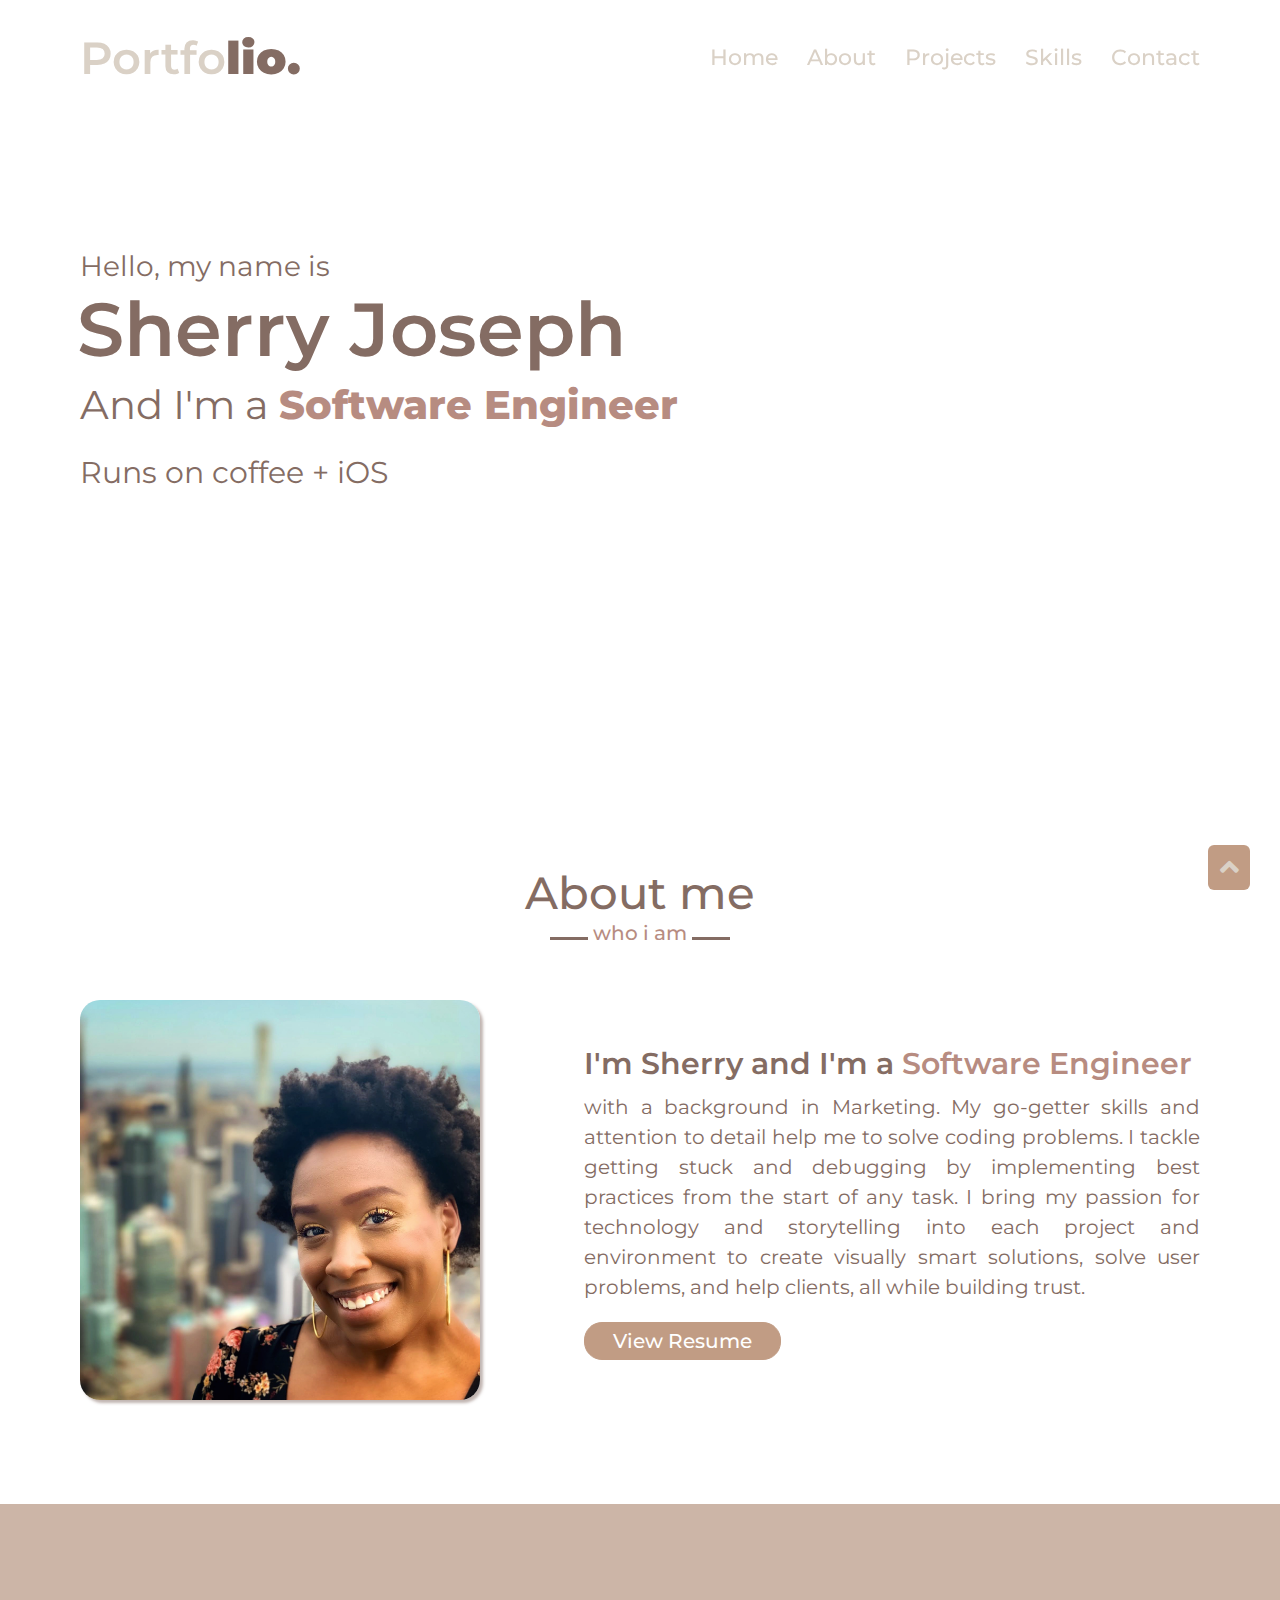
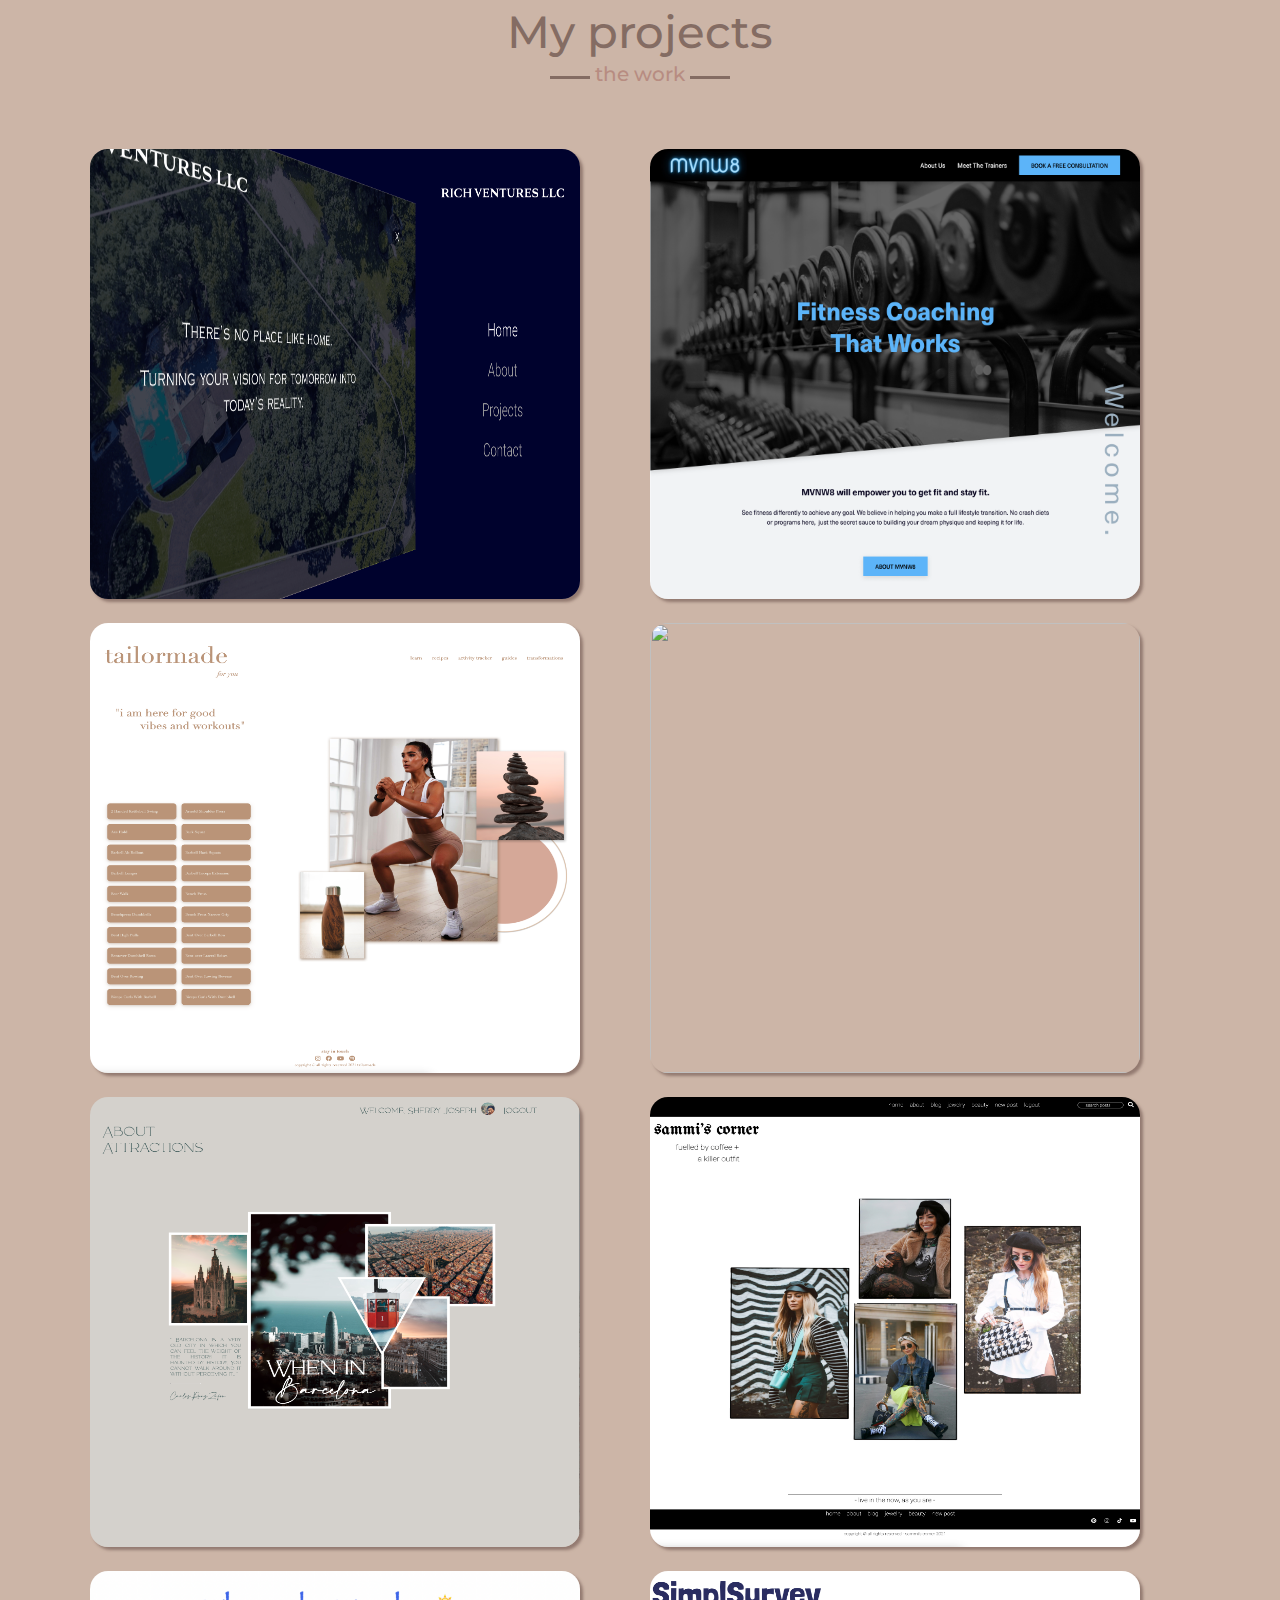
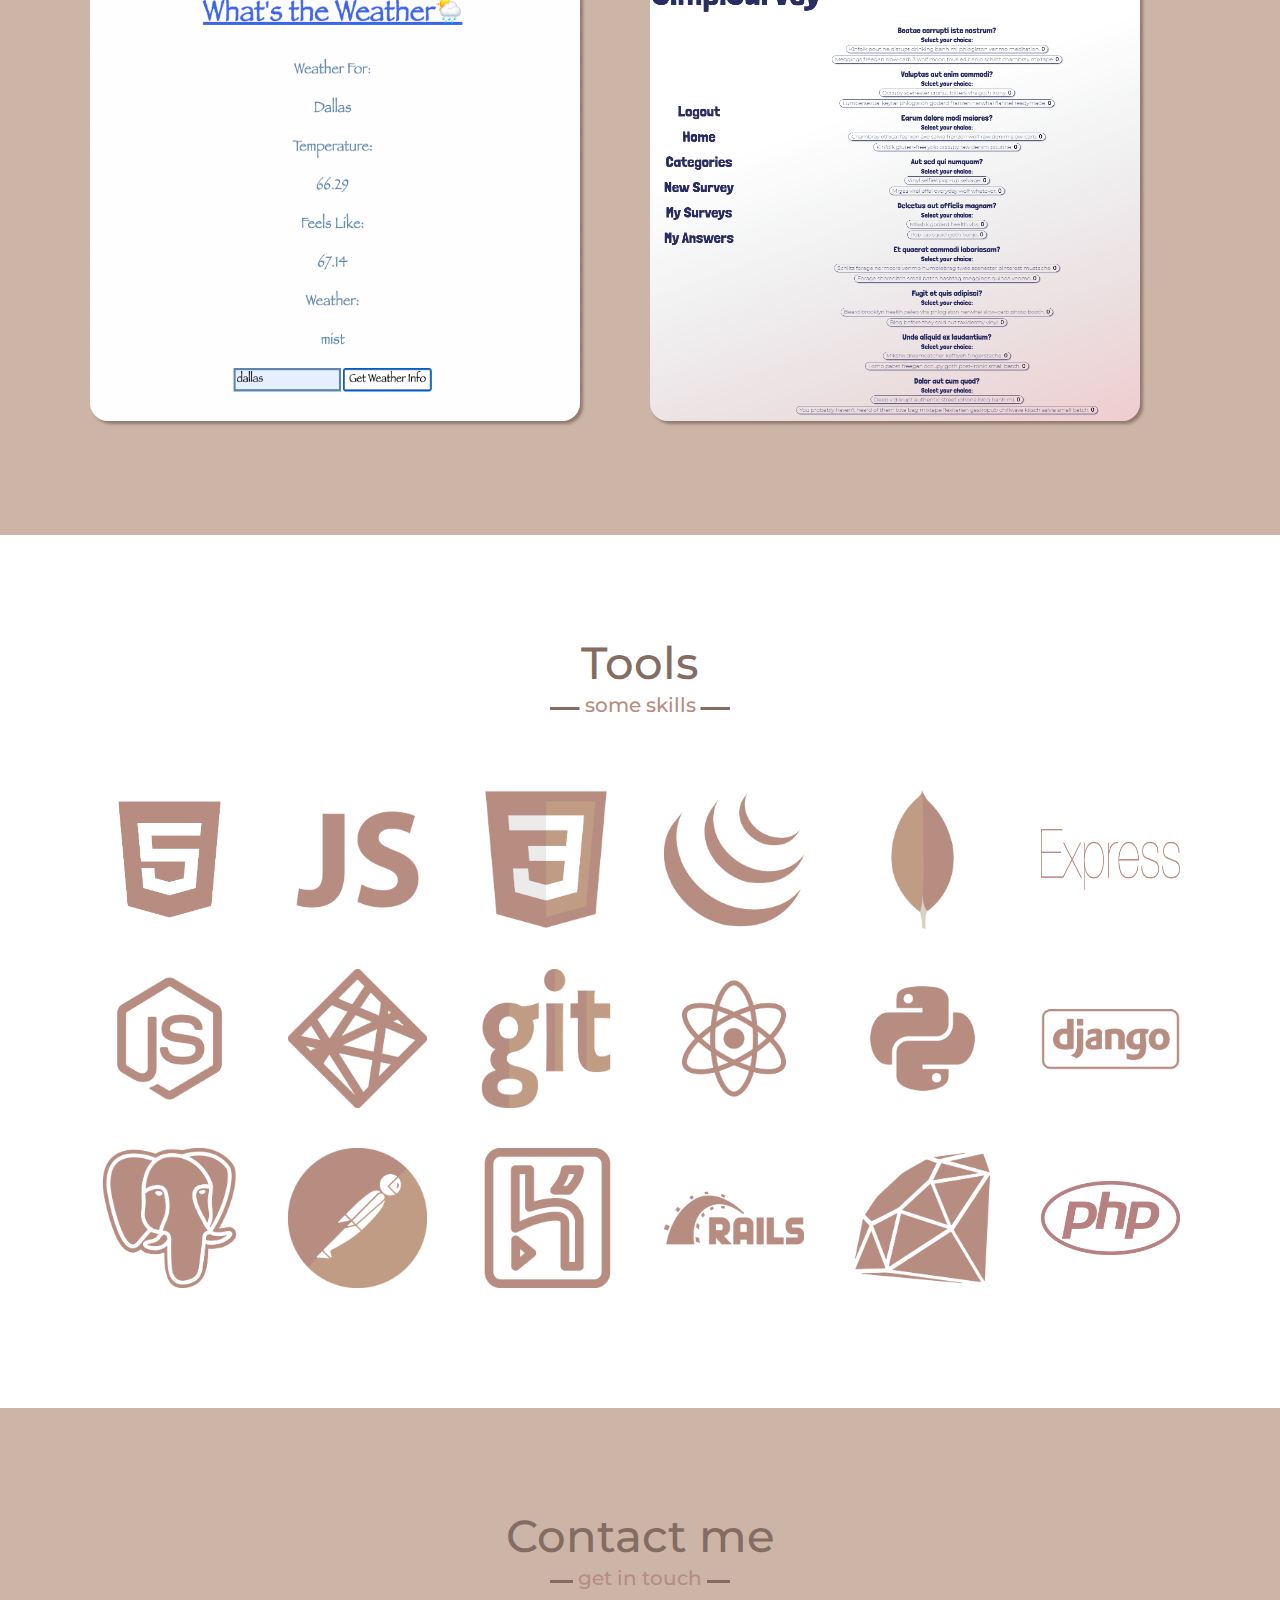
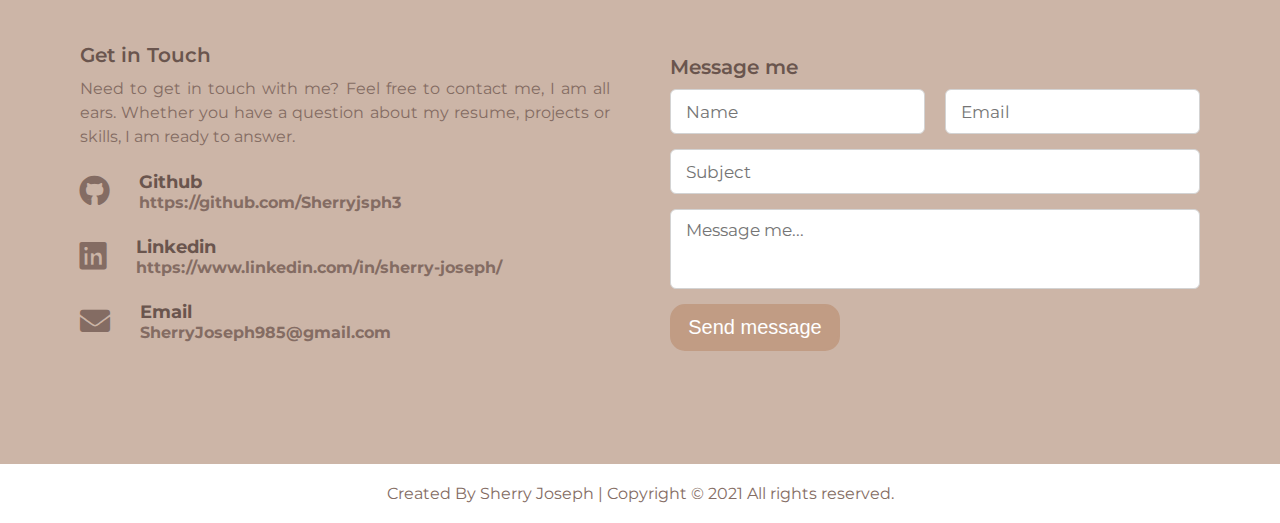
==== index.html @ 0d99a142 "updated when in barcelona link" ====
<!DOCTYPE html>
<html lang="en">
<head>
    <meta charset="UTF-8">
    <meta http-equiv="X-UA-Compatible" content="IE=edge">
    <meta name="viewport" content="width=device-width, initial-scale=1.0">
    <title>Sherry Joseph Portfolio</title>
    <!-- CSS -->
    <link rel="stylesheet" href="./css/style.css"/>
    <!-- font awesome -->
    <link rel="stylesheet" href="https://cdnjs.cloudflare.com/ajax/libs/font-awesome/5.15.3/css/all.min.css"/>
    <!-- jquery -->
    <script src="https://code.jquery.com/jquery-3.6.0.min.js"
    integrity="sha256-/xUj+3OJU5yExlq6GSYGSHk7tPXikynS7ogEvDej/m4=" crossorigin="anonymous"></script>
    

</head>
<body>
    <div class="scroll-up-btn">
        <i class="fas fa-angle-up"></i>
    </div>
    <nav class="navbar">
        <div class="max-width">
            <div class="logo"><a href="#">Portfo<span>lio.</span></a></div>
            <ul class="menu">
                <li><a href="#home" class="menu-btn">Home</a></li>
                <li><a href="#about" class="menu-btn">About</a></li>
                <li><a href="#projects" class="menu-btn">Projects</a></li>
                <li><a href="#skills" class="menu-btn">Skills</a></li>
                <li><a href="#contact" class="menu-btn">Contact</a></li>
            </ul>
            <div class="menu-btn">
                <i class="fas fa-bars"></i>
            </div>
        </div>
    </nav>

    <!-- home section -->
    <section class="home" id="home">
        <div class="max-width">
            <div class="home-content">
                <div class="text-1">Hello, my name is</div>
                <div class="text-2">Sherry Joseph</div>
                <div class="text-3">And I'm a <span>Software Engineer</span></div>
                <div class="text-4">Runs on coffee + iOS</div>

            </div>
        </div>
    </section>

 <!-- about section  -->
 <section class="about" id="about">
    <div class="max-width">
        <h2 class="title">About me</h2>
        <div class="about-content">
            <div class="column left">
                <img src="images/IMG_8717.JPG" alt="">
            </div>
            <div class="column right">
                <div class="text">I'm Sherry and I'm a <span>Software Engineer</span></div>
                <p>with a background in Marketing. My go-getter skills and attention to detail help me to solve coding problems. I tackle getting stuck and debugging by implementing best practices from the start of any task. I bring my passion for technology and storytelling into each project and environment to create visually smart solutions, solve user problems, and help clients, all while building trust.</p>
                <a href="https://drive.google.com/file/d/1bEKn-HV7YznG0Lz09zKzt_LJP9Bd4jjN/view?usp=share_link" target="_blank">View Resume</a>
            </div>
        </div>
    </div>
</section>

<!-- projects section  -->
<section class="projects" id="projects">
    <div class="max-width">
        <h2 class="title">My projects</h2>
        <div class="proj-content">
            <div class="workBx">
                <a href="https://rich-ventures.com/" target="_blank"><img class="imgpr" src="images/rich-ventures.png" alt=""></a>
            </div> 
            <div class="workBx">
                <a href="https://mvnw8.netlify.app/" target="_blank"><img class="imgpr" src="images/mvnw8.png" alt=""></a>
            </div> 
            <div class="workBx">
                    <a href="https://sherryjsph3.github.io/tailormade/" target="_blank"><img class="imgpr" src="images/tailormadeweb.png" alt=""></a>
            </div>
            <div class="workBx">
                <a href="https://own-your-meals.herokuapp.com/" target="_blank"><img class="imgpr" src="images/own-your-meals-home.png" alt=""></a>
               
            </div>
            <div class="workBx">
                <a href="https://when-in-barcelona-frontend.herokuapp.com/" target="_blank"><img class="imgpr" src="images/home.png" alt=""></a>
              
            </div>
            <div class="workBx">
                
                <a href="https://fierce-inlet-90378.herokuapp.com/" target="_blank"><img class="imgpr" src="images/home 2.png" alt=""></a>
            </div>
            <div class="workBx">
                <a href="https://sherryjsph3.github.io/whats-the-weather/" target="_blank"><img class="imgpr" src="images/workingapptwp.png" alt=""></a>
            </div> 
            <div class="workBx">
                <a href="https://simplsurvey-frontend.herokuapp.com/" target="_blank"><img class="imgpr" src="images/SimplSurveyHomeTWO.png" alt=""></a>
            </div>
            
           
          
         
           
        </div>      
    </div>
</section>

 <!-- skills section  -->
 <section class="skills" id="skills">
    <div class="max-width">
        <h2 class="title">Tools</h2>
        <div class="skills-content">
            <img src="images/html5 1.png" alt="" class="tools">
            <img src="images/javascript (1) 1.png" alt="" class="tools">
            <img src="images/css3 1.png" alt="" class="tools">
            <img src="images/jquery 1.png" alt="" class="tools">
            <img src="images/mongodb 2.png" alt="" class="tools">
            <img src="images/express 1.png" alt="" class="tools">
            <img src="images/nodejs 1.png" alt="" class="tools">
            <img src="images/netlify (2) 2.png" alt="" class="tools">
            <img src="images/git 1.png" alt="" class="tools">
            <img src="images/react 2.png" alt="" class="tools">
            <img src="images/python (1) 1.png" alt="" class="tools">
            <img src="images/django 1.png" alt="" class="tools">
            <img src="images/postgresql 1.png" alt="" class="tools">
            <img src="images/postman (1) 1 (1).png" alt="" class="tools">
            <img src="images/heroku 1.png" alt="" class="tools">
            <img src="images/rails 1.png" alt="" class="tools">
            <img src="images/ruby (1) 1.png" alt="" class="tools">
            <!-- <img src="images/firebase 1.png" alt="" class="tools"> -->
            <img src="images/Vector.png" alt="" class="tools">

        </div>
    </div>
</section>

<!-- contact section -->
<section class="contact" id="contact">
    <div class="max-width">
        <h2 class="title">Contact me</h2>
        <div class="contact-content">
            <div class="column left">
                <div class="text">Get in Touch</div>
                    <p>Need to get in touch with me? Feel free to contact me, I am all ears. Whether you have a question about my resume, projects or skills, I am ready to answer.</p>
                    <div class="icons">
                        <div class="row">
                            <i class="fab fa-github"></i>
                            <div class="info">
                                <div class="head">Github</div>
                                <div class="sub-title"><a href="https://github.com/Sherryjsph3" target="_blank">https://github.com/Sherryjsph3</a></div>
                            </div>
                        </div>
                        <div class="row">
                            <i class="fab fa-linkedin"></i>
                            <div class="info">
                                <div class="head">Linkedin</div>
                                <div class="sub-title"><a href="https://www.linkedin.com/in/sherry-joseph/" target="_blank">https://www.linkedin.com/in/sherry-joseph/</a></div>
                            </div>
                        </div>
                        <div class="row">
                            <i class="fas fa-envelope"></i>
                            <div class="info">
                                <div class="head">Email</div>
                                <div class="sub-title">SherryJoseph985@gmail.com</div>
                            </div>
                        </div>
                    </div>
                </div>
                <div class="column right">
                    <div class="text">Message me</div>
                    <form action="" method="POST" netlify-honeypot="bot-field" data-netlify-recaptcha="true" data-netlify="true">
                        <div class="fields">
                            <div class="field name">
                                <input type="text" name="name" placeholder="Name" required>
                            </div>
                            <div class="field email">
                                <input type="email" name="email-address" placeholder="Email" required>
                            </div>
                        </div> 
                        <div class="field">
                            <input type="text" name="subject" placeholder="Subject" required>
                        </div>
                        <div class="field textarea">
                            <textarea cols="30" rows="10" name="message" placeholder="Message me..." required></textarea>
                        </div>
                        <div class="recaptcha" data-netlify-recaptcha="true"></div>
                        <div class="button">
                            <button type="submit" name="submit">Send message</button>
                            
                        </div>
                    </form>
                </div>
            </div>
        </div>
</section>

<!-- footer section -->
<footer>
    <span>Created By Sherry Joseph | Copyright &copy; 2021 All rights reserved.</span>
</footer>
    <script defer src="./js/script.js"></script>
</body>
</html>
---- css/style.css ----
@import url('https://fonts.googleapis.com/css2?family=Antic+Didone&family=Montserrat:wght@100;400&display=swap');

* {
    margin: 0;
    padding: 0;
    box-sizing: border-box;
    text-decoration: none;  
}

html {
    scroll-behavior: smooth;
}

.max-width {
    max-width: 1300px; 
    padding: 0 80px;
    margin: auto;
}
/* ========== nav styling ========== */
.navbar {
    position: fixed;
    width: 100%;
    z-index: 999;
    padding: 30px 0;
    font-family: 'Montserrat';
    transition: all 0.3s ease;
}

.navbar.sticky {
    padding: 15px 0;
    background: rgb(193, 156, 132);
    box-shadow: 3px 3px 3px rgb(132, 108, 99, 0.5);
}

.navbar .max-width {
    display: flex;
    align-items: center;
    justify-content: space-between;
} 

.navbar .logo a {
    color: rgb(218, 209, 198);
    font-size: 45px;
    font-weight: 600;
}

.navbar .logo a span {
    color: rgb(132, 108, 99);
    font-weight: bolder;
    transition: all 0.3s ease;
}

.navbar.sticky .logo a span {
    color: rgb(132, 108, 99);
    
}

.navbar .menu li {
    list-style: none;
    display: inline-block;
}

.navbar .menu li a {
    display: block;
    color: rgb(218, 209, 198);
    font-size: 22px;
    font-weight: 500;
    margin-left: 25px; 
    transition: color 0.3s ease;   
}

.navbar .menu li a:hover {
    color: rgb(132, 108, 99);
    border: 1px solid rgb(132, 108, 99);
    border-radius: 18px;
    padding: 8px;
}

.navbar.sticky .menu li a:hover {
    color: rgb(132, 108, 99);
}

/* ========== menu btn styling ========== */
.menu-btn {
    color:rgb(132, 108, 99);
    font-size: 23px ;
    cursor: pointer;
    display: none;
}

.scroll-up-btn {
    position: fixed;
    height: 45px;
    width: 42px;    
    background: rgb(193, 156, 132);
    right: 30px;
    bottom: 10px;
    text-align: center;
    line-height: 45px;
    color: rgb(218, 209, 198);;
    z-index: 9999;
    font-size: 30px;
    border-radius: 6px;
    cursor: pointer;
    /* opacity: 0;
    pointer-events: none; */
    transition: all 0.3s ease;
}

.scroll-up-btn.show {
    bottom: 30px;
    opacity: 1;
    pointer-events: auto;
}
/* ========== home styling ========== */
.home {
    display: flex;
    background: url('https://i.imgur.com/xvEkzCt.jpg') no-repeat center;
    height: 85vh;
    color:rgb(132, 108, 99);
    min-height: 500px;
    font-family: 'Montserrat';
}

.home .max-width {
    margin: auto 0 auto 40px;
}

.home .home-content .text-1 {
    font-size: 28px;
}

.home .home-content .text-2 {
    font-size: 75px;
    font-weight: 600;
    margin-left: -3px;
}

.home .home-content .text-3 {
    font-size: 40px;
    margin: 5px 0;
}

.home .home-content .text-3 span {
    color: rgb(183, 140, 129);
    font-weight: 800;
}

.home .home-content .text-4 {
    font-size: 30px;
    margin: 25px 0;
}
/* ========== all similar content styling ========== */

section {
    padding: 100px 0;
}

.about .projects .skills .contact {
    font-family: 'Montserrat';
}

.about .about-content, 
.contact .contact-content {
    display: flex;
    flex-wrap: wrap;
    align-items: center;
    justify-content: space-between;
}

section .title {
    position: relative;
    text-align: center;
    font-size: 45px;
    font-weight: 500;
    color: rgb(132, 108, 99);
    margin-bottom: 60px;
    padding-bottom: 20px;
}

section .title::before {
    content: "";
    position: absolute;
    bottom: 0px;
    left: 50%;
    width: 180px;
    height: 3px;
    background: rgb(132, 108, 99);
    transform: translateX(-50%);
}

section .title::after {
    /* content: "who i am"; */
    position: absolute;
    bottom: -12px;
    left: 50%;
    font-size: 20px;
    color: rgb(183, 140, 129);
    padding:5px;
    background: #fff;
    transform: translateX(-50%);
}

/* ========== about styling ========== */

.about {
    font-family: 'Montserrat';
   
}
.about .title {
    font-family: 'Montserrat';
    text-align: center;
    font-size: 45px;
    font-weight: 500;
    color: rgb(132, 108, 99);
    margin-bottom: 60px;
    padding-bottom: 20px;
    position: relative;
}

.about .title::before {
    content: "";
    position: absolute;
    bottom: 0px;
    left: 50%;
    width: 180px;
    height: 3px;
    background: rgb(132, 108, 99);
    transform: translateX(-50%);
}

.about .title::after {
    content: "who i am";
    position: absolute;
    bottom: -10px;
    left: 50%;
    font-size: 20px;
    color: rgb(183, 140, 129);
    padding:5px;
    background: #fff;
    transform: translateX(-50%);
}

.about .about-content {
    display: flex;
    flex-wrap: wrap;
    align-items: center;
    justify-content: space-between;
}

.about .about-content .left {
    width: 45%;
}

.about .about-content .left img {
    height: 400px;
    width: 400px;
    object-fit: cover;
    border-radius: 20px;
    box-shadow: 3px 3px 3px rgb(132, 108, 99, 0.5);
}

.about .about-content .right {
    width: 55%;
    color: rgb(132, 108, 99);
}

.about .about-content .right .text{
    font-size: 30px;
    font-weight: 600;
    margin-bottom: 10px;
    color: rgb(132, 108, 99);
}

.about .about-content .right .text span {
    color: rgb(183, 140, 129);
}

.about .about-content .right p {
    text-align: justify;
    line-height: 1.5;
    font-size: 20px;
}

.about .about-content .right a {
   display: inline-block;
   background: rgb(193, 156, 132);
   color: white;
   font-size: 20px;
   font-weight: 500;
   padding: 6px 28px;
   margin-top: 20px;
   border-radius: 18px;
   border: 1px solid rgb(193, 156, 132);
   transition: all 0.3s ease;
}

.about .about-content .right a:hover {
    color: rgb(193, 156, 132);
    background: none;
}

/* ========== projects styling ========== */

.projects .title::after {
    content: "the work";
    background-color: rgb(204, 181, 167);
}

.projects {
    background: rgb(204, 181, 167);
    font-family: 'Montserrat';
}

.imgpr {
    width: 490px;
    height: 450px;
    box-shadow: 3px 3px 3px rgb(132, 108, 99, 0.8);
    border-radius: 18px;
}

.projects .proj-content {
    display: flex;
    flex-wrap: wrap;
    align-items: center;
    justify-content: space-between;
}

.projects .proj-content .workBx {
    width: 50%;
    padding: 10px;
}
.projects .proj-content .workBx .imgpr:hover {
    transform: scale(1.06);
}

/* ========== tools styling ========== */
.skills {
    font-family: 'Montserrat';
}

.skills .title::after {
    content: "some skills";
    
}

.skills .skills-content {
    display: flex;
    flex-wrap: wrap;
    align-items: center;
    justify-content: space-between;
}

.skills .skills-content  {
    width: 100%;
   
}

.skills .skills-content .tools {
    width: 16%;
    padding: 20px;
}

/* ========== contact styling ========== */
.contact {
    font-family: 'Montserrat';
    background: rgb(204, 181, 167);
}

.contact .title::after {
    content: "get in touch"; 
    background: rgb(204, 181, 167);
}

.contact .contact-content .column {
    width: calc(50% - 30px);
}

.contact .contact-content .text {
    font-size: 20px;
    font-weight: 600;
    margin-bottom: 10px;
    color: rgb(106, 85, 78);
}

.contact .contact-content .left p {
    text-align: justify;
    color: rgb(132, 108, 99);
    line-height: 1.5;
}

.contact .contact-content .left .icons {
    margin: 10px 0;
    color: rgb(132, 108, 99);
    font-weight: bolder;
}

.contact .contact-content .row {
    display: flex;
    height: 65px;
    align-items: center;
}

.contact .contact-content .row .info {
    margin-left: 30px;
}

.contact .contact-content .row i {
    font-size: 30px;
    color: rgb(132, 108, 99);
    font-weight: 800;
}

.contact .contact-content .info .head {
    font-size: 18px;
    color: rgb(106, 85, 78)
}

.contact .contact-content .info .sub-title a {
    color: rgb(132, 108, 99);
}

.contact .right form .fields {
    display: flex;
}

.contact .right form .field,
.contact .right form .fields .field {
    height: 45px;
    width: 100%;
    margin-bottom: 15px;
}

.contact .right form .textarea {
    height: 80px;
    width: 100%;
}

.contact .right form .name {
    margin-right: 10px;
}

.contact .right form .email {
    margin-left: 10px;
}

.contact .right form .field input,
.contact .right form .textarea textarea {
    height: 100%;
    width:100%;
    border: 1px solid lightgrey;
    border-radius: 6px;
    outline: none;
    padding: 0 15px;
    font-size: 17px;    
    font-family: 'Montserrat';
}

.contact .right form .textarea textarea {
    padding-top: 10px;
    resize: none;
}

.contact .right form .button {
    height: 47px;
    width: 170px;
}

.contact .right form .button button {
    width: 100%;
    height: 100%;
    border: 2px solid rgb(193, 156, 132);;
    background: rgb(193, 156, 132);;
    color: white;
    font-size: 20px;
    font-weight: 500;
    border-radius: 15px;
    cursor: pointer;
    transition: all 0.3s ease;
}

.contact .right form .button button:hover {
    color: rgb(193, 156, 132);
    background: none;
}

.contact .right form .recaptcha {
    border-radius: 15px;
}
/* ========== footer styling ========== */
footer {
    font-family: 'Montserrat';
    padding: 20px 23px;
    color: rgb(132, 108, 99);
    text-align: center;
}

/* ========== responsive media query start ========== */

@media (max-width: 1330px) {
    .home .max-width {
        margin-left: 0px;
    }
}

@media (max-width: 1165px){
    .projects .proj-content .workBx {
        width: 150%;
        padding: 8px;
    }
    .imgpr {
        width: 610px;
        height: 570px;
    }
}

@media (max-width: 1104px) {
    .about .about-content .left img {
        height: 350px;
        width: 350px;
    }
}
@media (max-width: 991px) {
    .max-width {
        padding: 0 50px;
    }
  
}
@media (max-width: 947px) {
   
    .menu-btn {
        display: block;
        z-index: 999;
    }
    .menu-btn i.active:before {
        content: "\f00d";
    }
    .navbar .menu {
        position:fixed;
        height: 100vh;
        width: 100%;
        left: -100%;
        top: 0; 
        background-color: rgb(193, 156, 132);
        text-align: center;
        padding-top: 80px;
    }
    .navbar .menu.active {
        left: 0;
    }
    .navbar .menu li {
        display: block;
    }
    .navbar .menu li a{
        display: inline-block;
        margin: 20px 0;
        font-size: 25px;
    }
    .home .home-content .text-2 {
        font-size: 70px;
    }
    .home .home-content .text-3 {
        font-size: 35px;
    }
    .max-width {
        max-width: 800px; 
    }
    .about .about-content .column {
        width: 100%;
    }
    .about .about-content .left {
        display: flex;
        justify-content: center;
        margin: 0 auto 60px;
    }
    .about .about-content .right {
        flex: 100%;
    }
    .contact .contact-content .column {
        width: 100%;
        margin-bottom: 35px;
    }
    
}
@media (max-width: 690px) {
    .max-width {
        padding: 0 23px;
    }
    .home .home-content .text-2 {
        font-size: 60px;
    }
    .home .home-content .text-3 {
        font-size: 32px;
    }
    .projects .proj-content .workBx {
        width: 150%;
        padding: 8px;
    }
    .imgpr {
        width: 610px;
        height: 570px;
    }
    
}
@media (max-width: 500px) {
    .max-width {
        padding: 0 23px;
    }
    .home .home-content .text-2 {
        font-size: 50px;
    }
    .home .home-content .text-3 {
        font-size: 27px;
    }
    .projects .proj-content .workBx {
        width: 100%;
        padding: 8px;
    }
    .imgpr {
        width: 440px;
        height: 420px;
    }
   
}
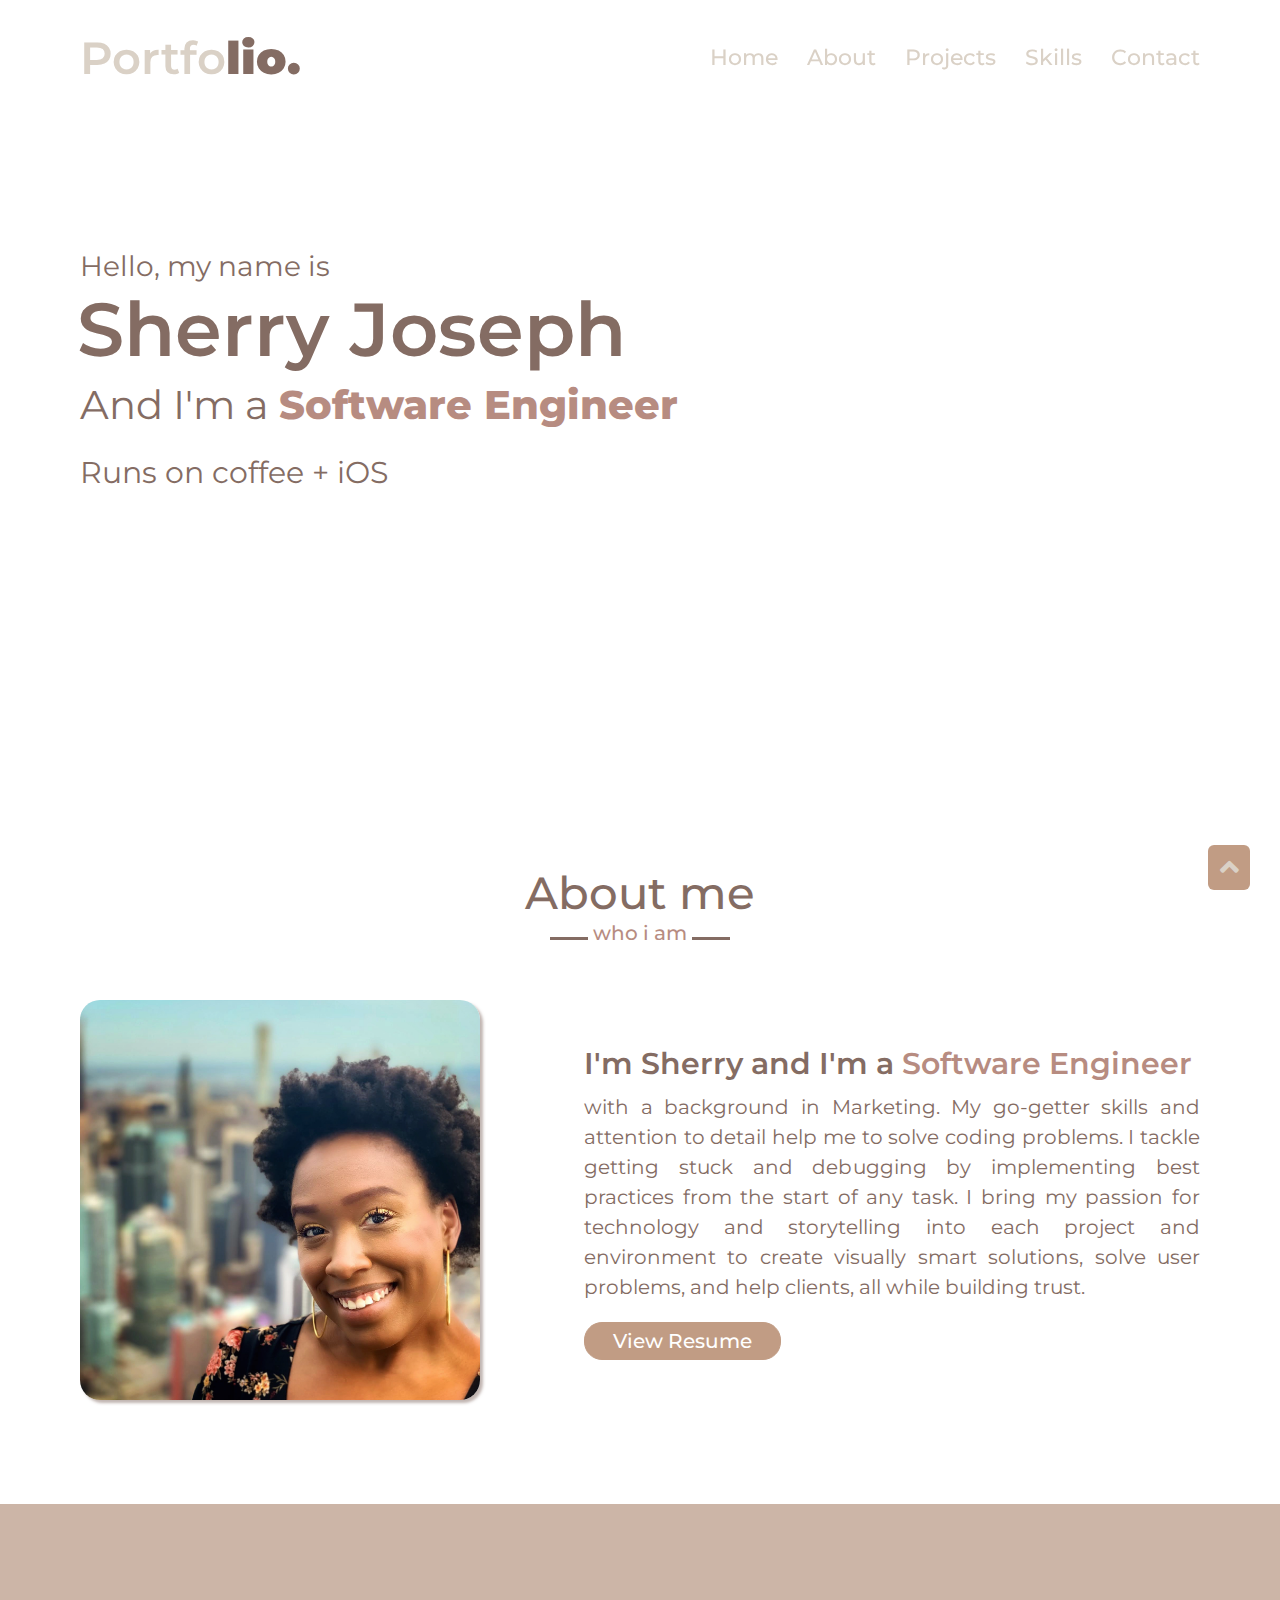
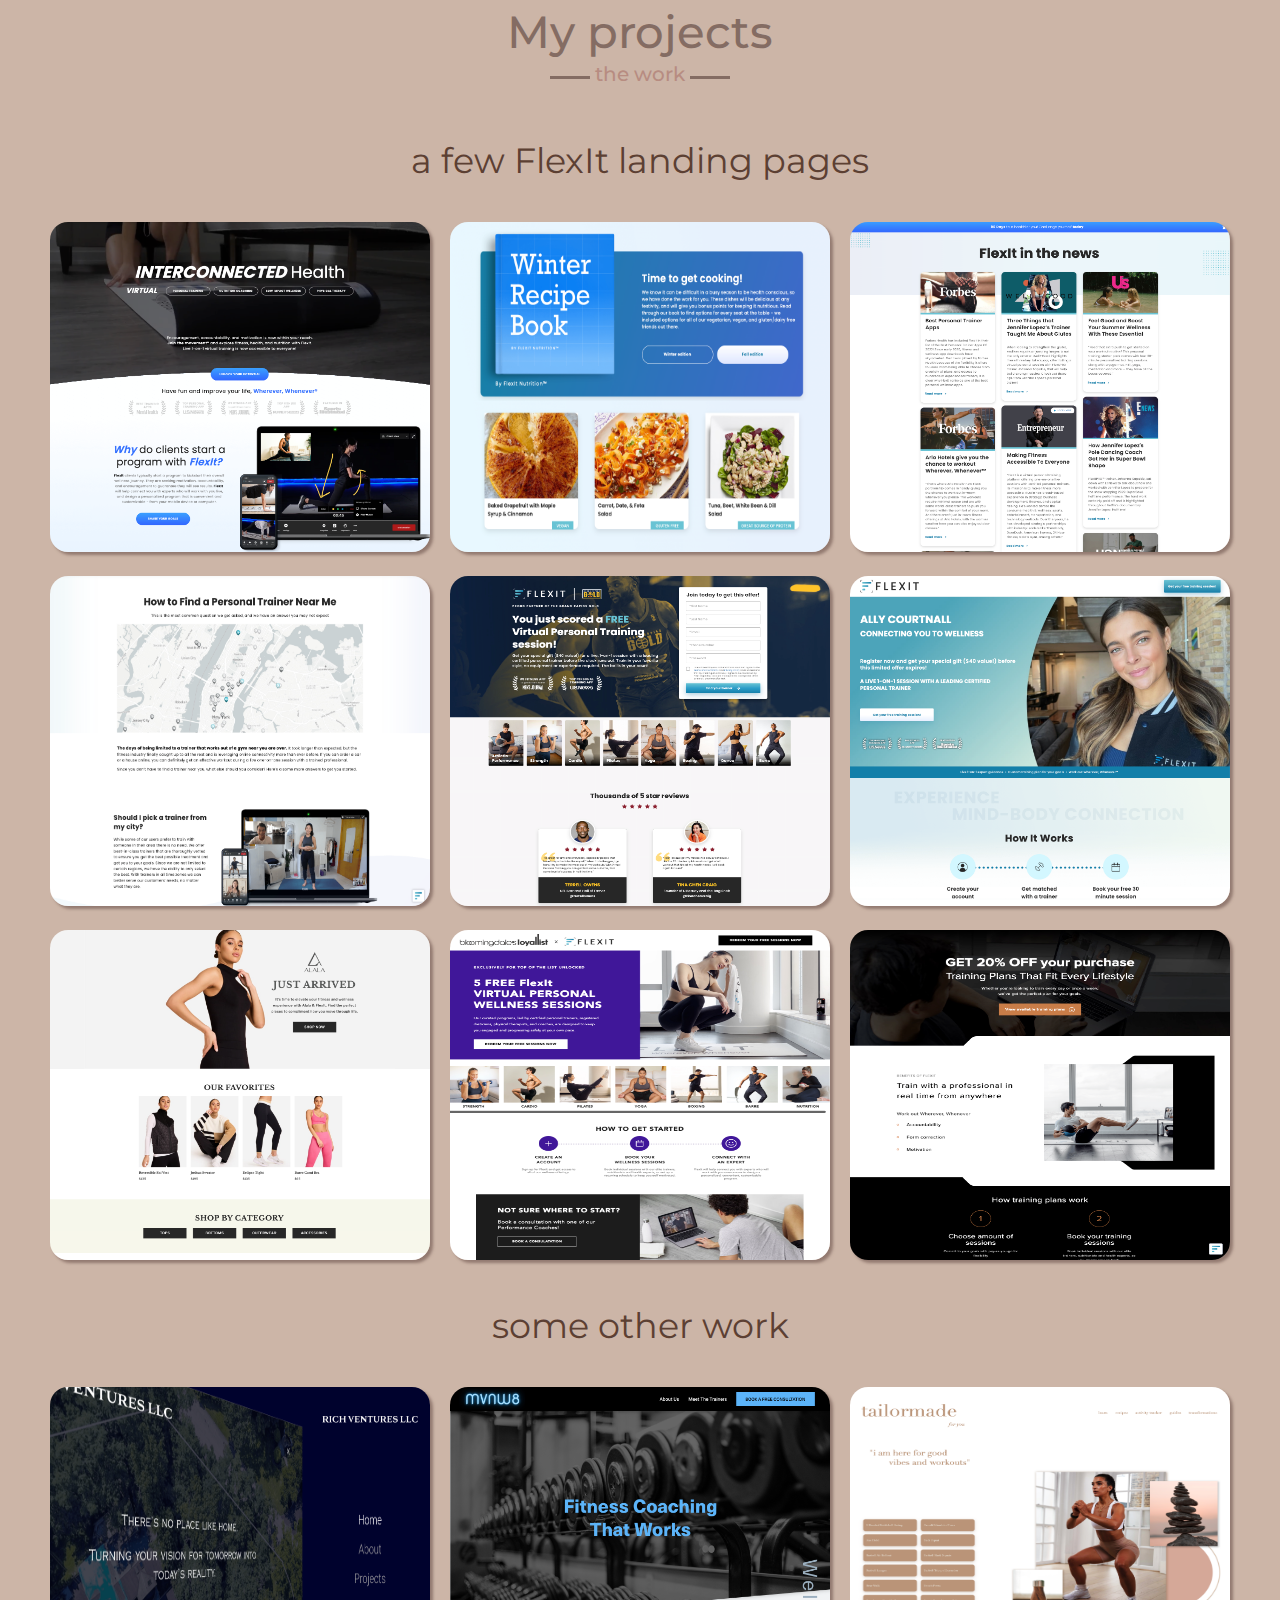
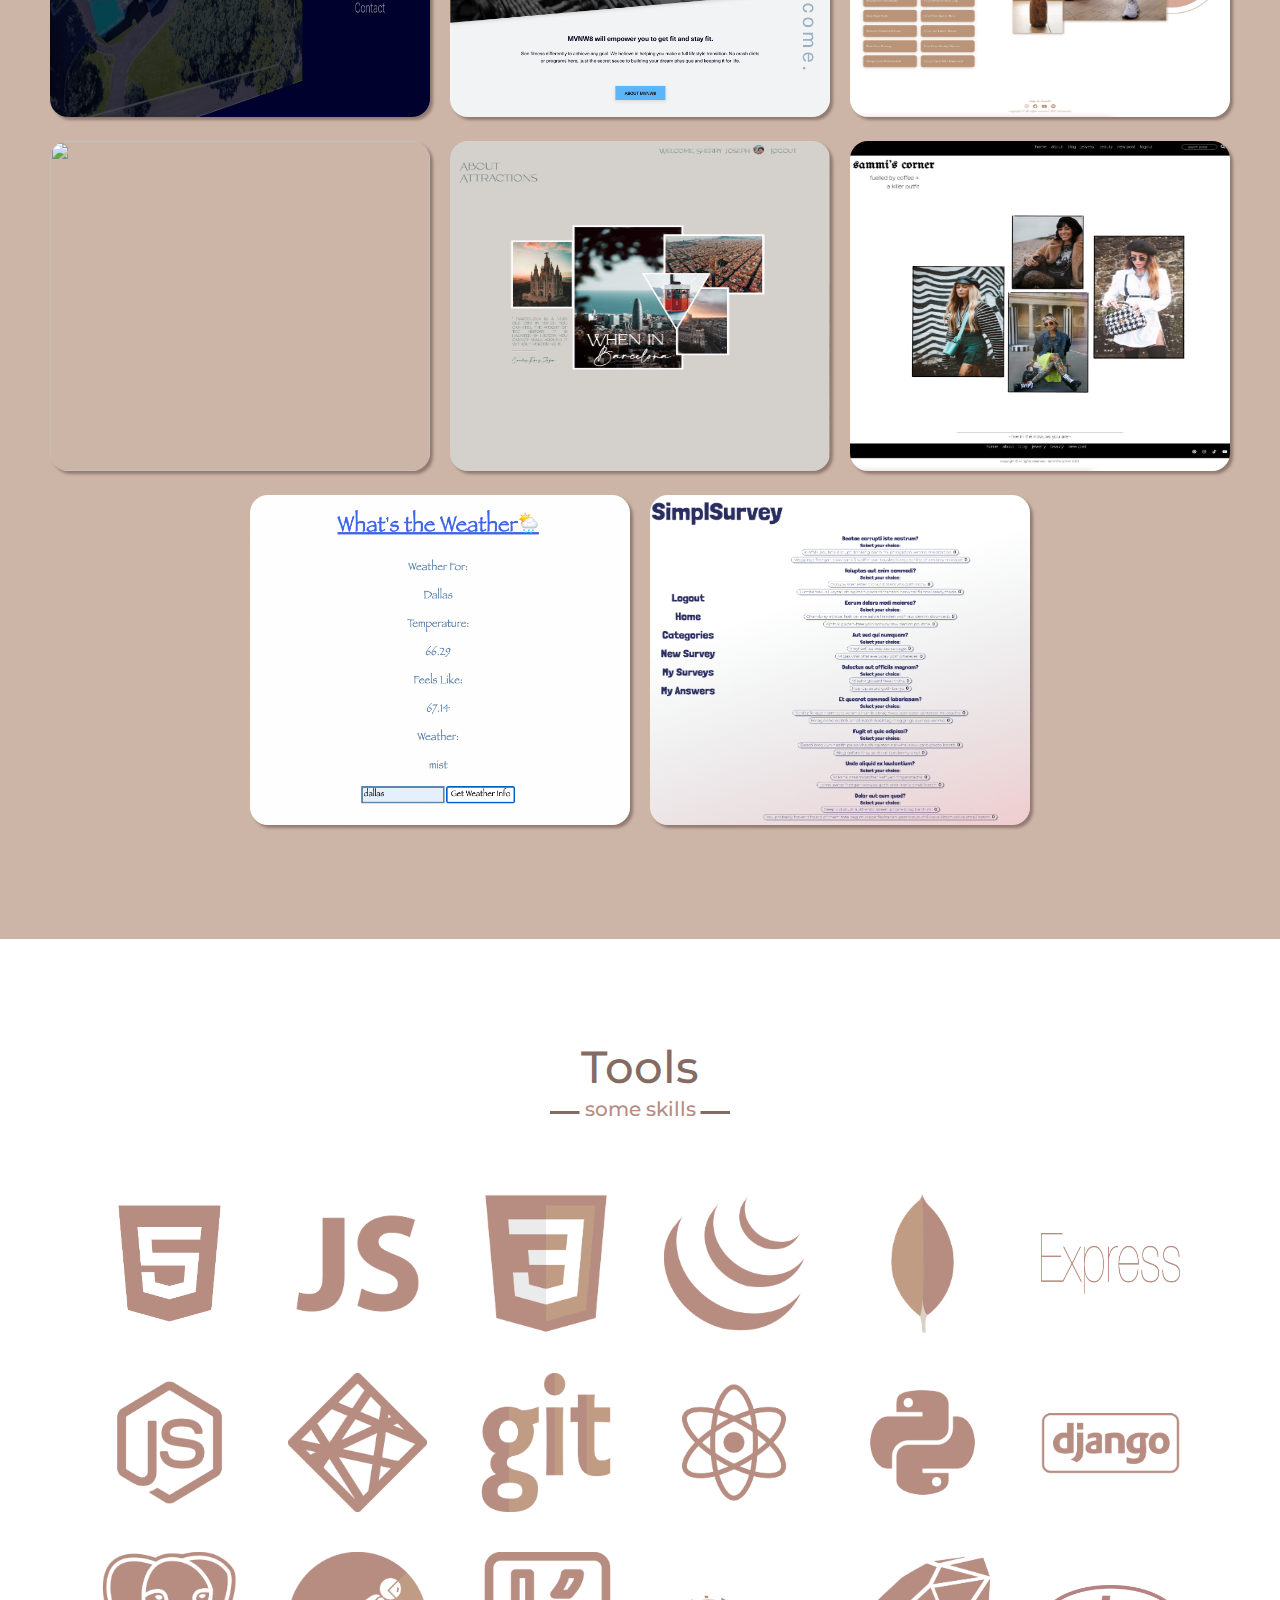
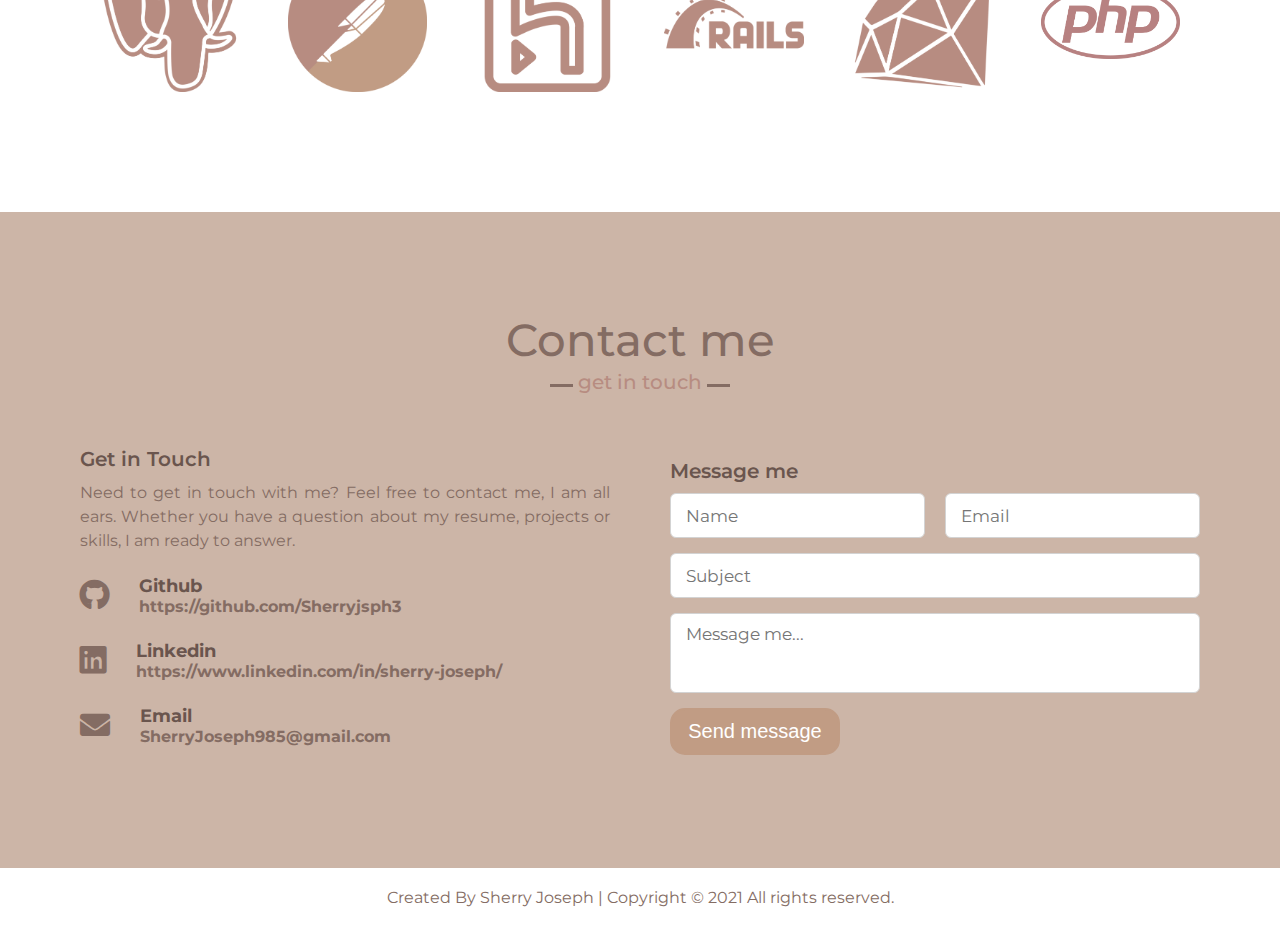
==== commit ffd6e7a7: "added more links to project section" ====
--- a/index.html
+++ b/index.html
@@ -67,8 +67,39 @@
 
 <!-- projects section  -->
 <section class="projects" id="projects">
-    <div class="max-width">
+    <div class="max-width projects-width">
         <h2 class="title">My projects</h2>
+        <p class="subTitle">a few FlexIt landing pages</p>
+        <div class="proj-content flexit">
+            <div class="workBx">
+                <a href="https://flexit.fit/virtualpt/" target="_blank"><img class="imgpr" src="images/interconnected.png" alt=""></a>
+            </div> 
+            <div class="workBx">
+                <a href="https://flexit.fit/nutrition/" target="_blank"><img class="imgpr" src="images/nutrition.png" alt=""></a>
+            </div> 
+            <div class="workBx">
+                <a href="https://flexit.fit/press/" target="_blank"><img class="imgpr" src="images/press.png" alt=""></a>
+            </div> 
+            <div class="workBx">
+                <a href="https://flexit.fit/find-a-personal-trainer-near-me/" target="_blank"><img class="imgpr" src="images/find-trainer.png" alt=""></a>
+            </div> 
+            <div class="workBx">
+                <a href="https://flexit.fit/grand-rapids/" target="_blank"><img class="imgpr" src="images/grand-rapids.png" alt=""></a>
+            </div> 
+            <div class="workBx">
+                <a href="https://flexit.fit/ally-courtnall/" target="_blank"><img class="imgpr" src="images/ally-courtnall.png" alt=""></a>
+            </div> 
+            <div class="workBx">
+                <a href="https://flexit.fit/alala/" target="_blank"><img class="imgpr" src="images/alala.png" alt=""></a>
+            </div> 
+            <div class="workBx">
+                <a href="https://flexit.fit/bloomingdales/" target="_blank"><img class="imgpr" src="images/bloomingdales.png" alt=""></a>
+            </div> 
+            <div class="workBx">
+                <a href="https://flexit.fit/execs-plans/" target="_blank"><img class="imgpr" src="images/execs.png" alt=""></a>
+            </div> 
+        </div>
+        <p class="subTitle">some other work</p>      
         <div class="proj-content">
             <div class="workBx">
                 <a href="https://rich-ventures.com/" target="_blank"><img class="imgpr" src="images/rich-ventures.png" alt=""></a>
@@ -89,7 +120,7 @@
             </div>
             <div class="workBx">
                 
-                <a href="https://fierce-inlet-90378.herokuapp.com/" target="_blank"><img class="imgpr" src="images/home 2.png" alt=""></a>
+                <a href="https://github.com/Sherryjsph3/sammis_corner" target="_blank"><img class="imgpr" src="images/home 2.png" alt=""></a>
             </div>
             <div class="workBx">
                 <a href="https://sherryjsph3.github.io/whats-the-weather/" target="_blank"><img class="imgpr" src="images/workingapptwp.png" alt=""></a>
@@ -97,12 +128,9 @@
             <div class="workBx">
                 <a href="https://simplsurvey-frontend.herokuapp.com/" target="_blank"><img class="imgpr" src="images/SimplSurveyHomeTWO.png" alt=""></a>
             </div>
-            
            
-          
-         
-           
-        </div>      
+        </div>
+        
     </div>
 </section>
 
--- a/css/style.css
+++ b/css/style.css
@@ -302,6 +302,11 @@
 
 /* ========== projects styling ========== */
 
+.projects-width {
+    max-width: 100%;
+    padding: 0 20px
+}
+
 .projects .title::after {
     content: "the work";
     background-color: rgb(204, 181, 167);
@@ -311,10 +316,20 @@
     background: rgb(204, 181, 167);
     font-family: 'Montserrat';
 }
-
+.subTitle {
+    text-align: center;
+    font-size: 35px;
+    /* font-weight: 500; */
+    color: 	#5C4033;
+    margin-bottom: 30px;
+}
 .imgpr {
-    width: 490px;
-    height: 450px;
+    /* width: 490px;
+    height: 450px; */
+    /* width: 400px;
+    height: 370px; */
+    width: 380px;
+    height: 330px;
     box-shadow: 3px 3px 3px rgb(132, 108, 99, 0.8);
     border-radius: 18px;
 }
@@ -323,15 +338,20 @@
     display: flex;
     flex-wrap: wrap;
     align-items: center;
-    justify-content: space-between;
+    /* justify-content: space-between; */
+    justify-content: center;
 }
 
 .projects .proj-content .workBx {
-    width: 50%;
+    /* width: 50%; */
     padding: 10px;
+    /* padding: 10px 0 10px 10px; */
 }
 .projects .proj-content .workBx .imgpr:hover {
     transform: scale(1.06);
+}
+.proj-content.flexit {
+    margin-bottom: 30px;
 }
 
 /* ========== tools styling ========== */
@@ -504,14 +524,14 @@
 }
 
 @media (max-width: 1165px){
-    .projects .proj-content .workBx {
+    /* .projects .proj-content .workBx {
         width: 150%;
         padding: 8px;
     }
     .imgpr {
         width: 610px;
         height: 570px;
-    }
+    } */
 }
 
 @media (max-width: 1104px) {
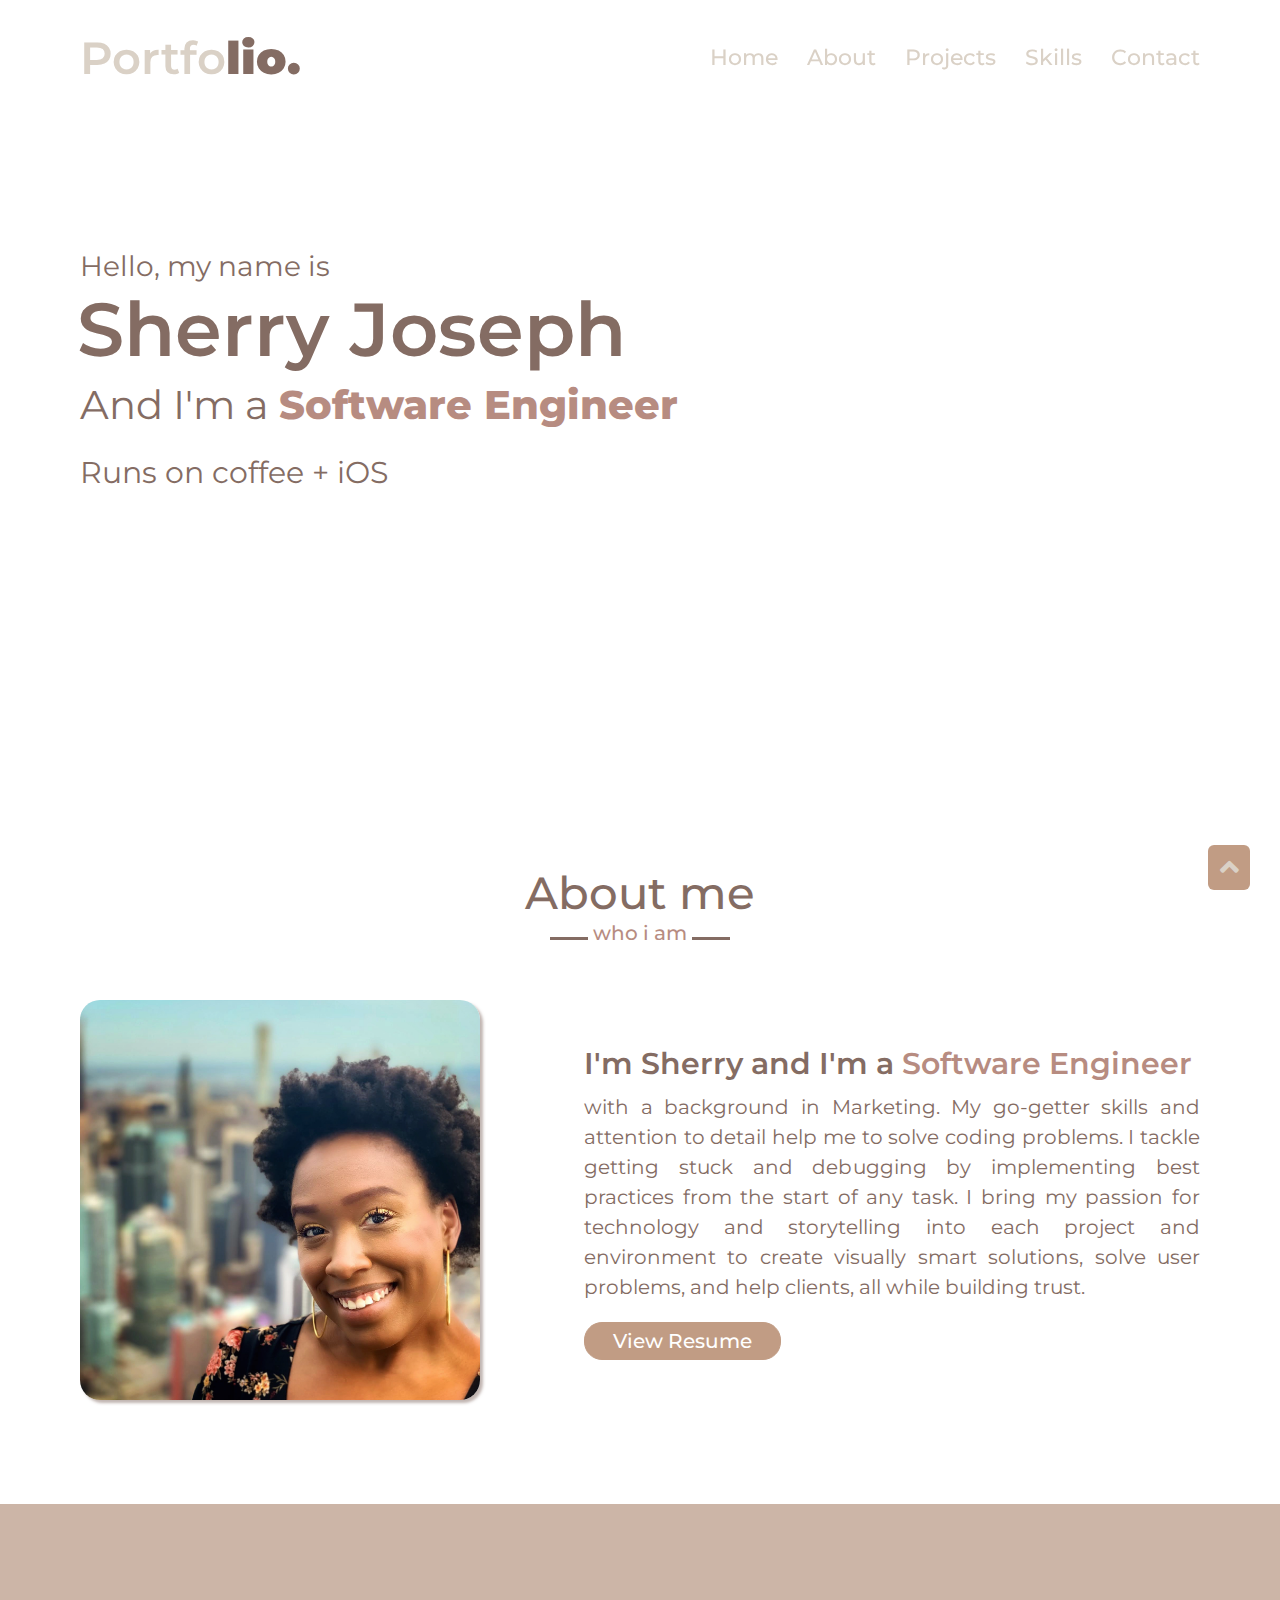
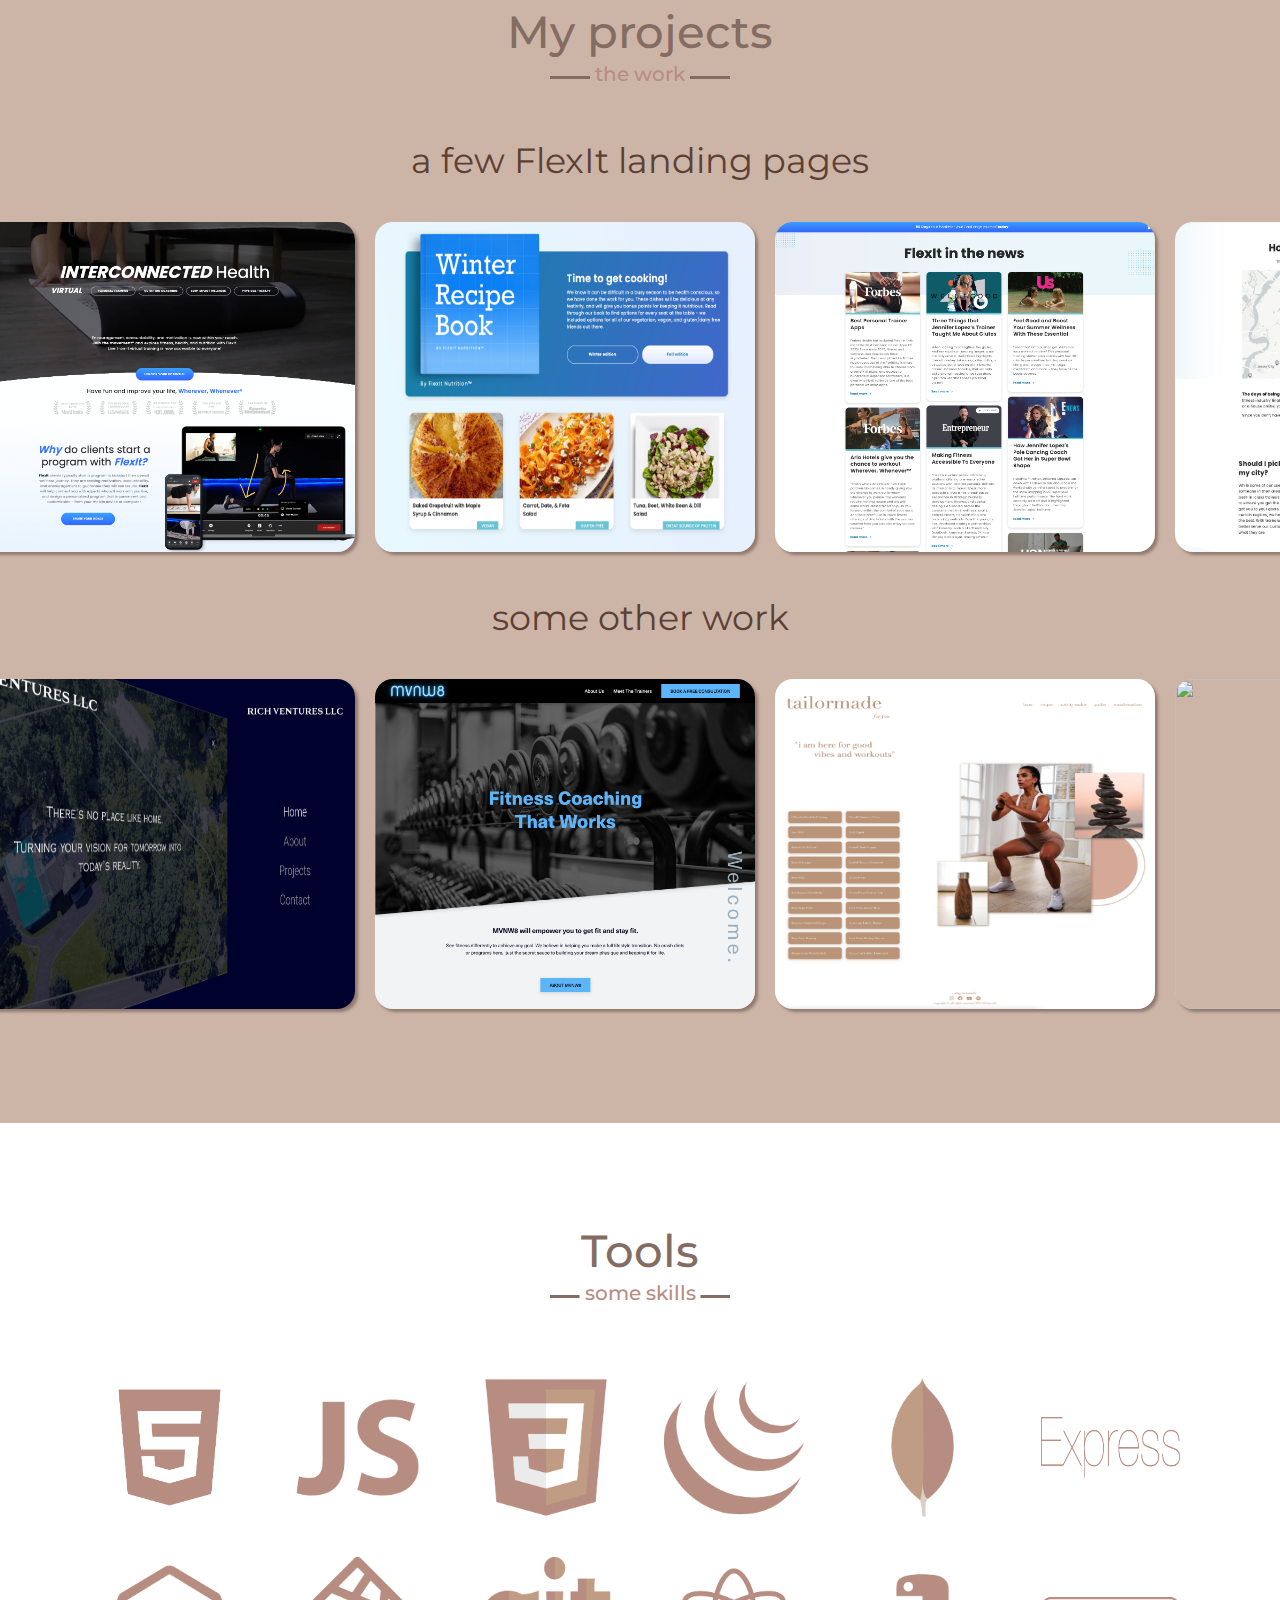
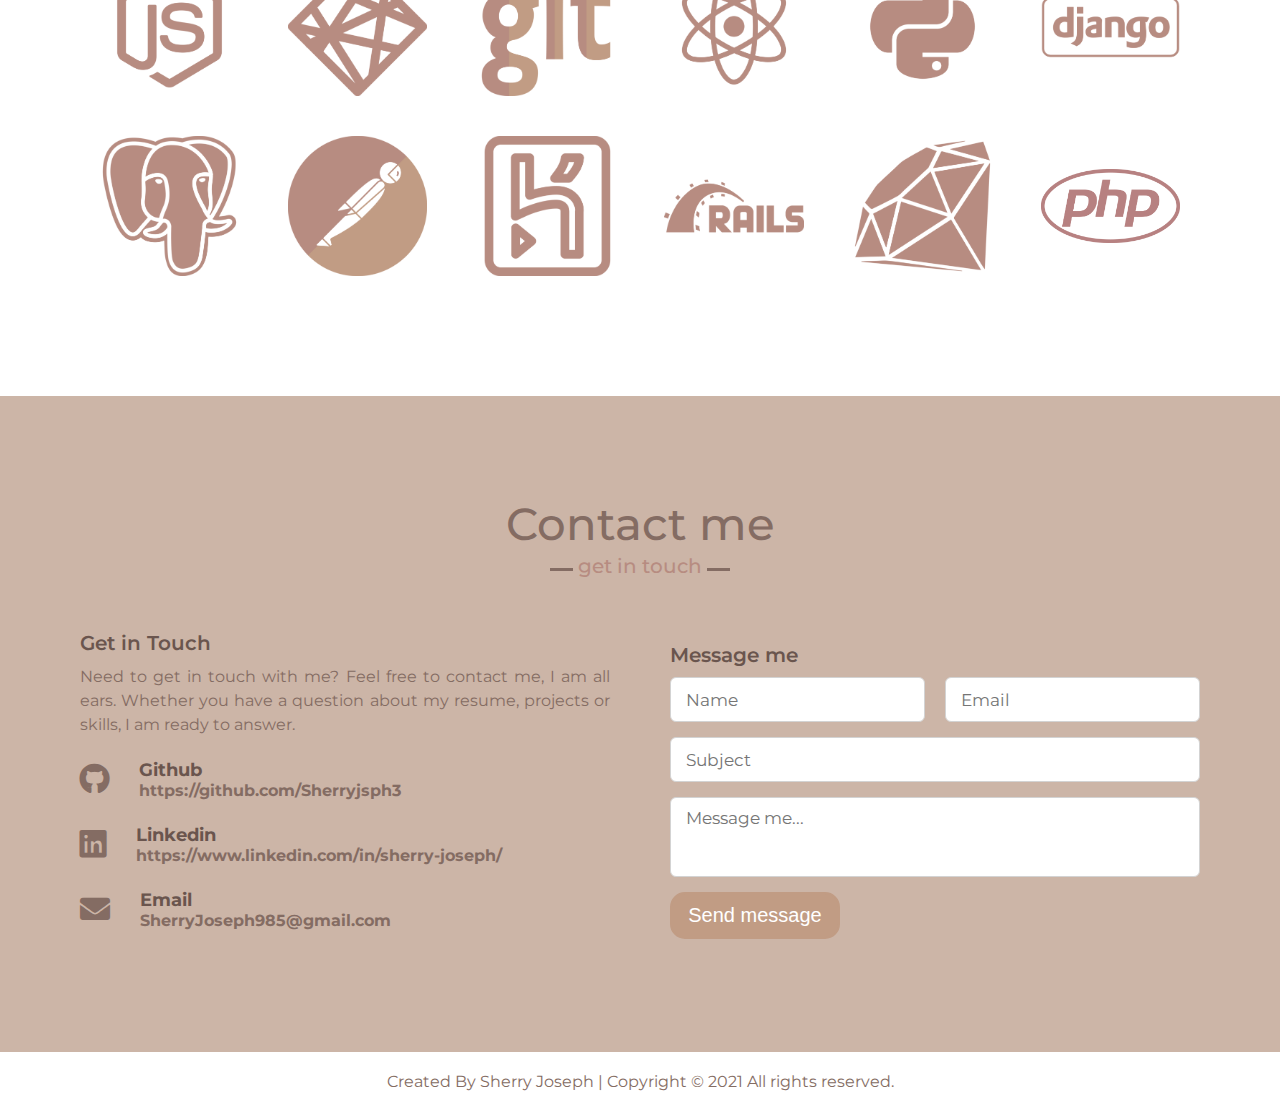
==== commit 397958b1: "implemented animated horizontal scroll" ====
--- a/index.html
+++ b/index.html
@@ -9,6 +9,9 @@
     <link rel="stylesheet" href="./css/style.css"/>
     <!-- font awesome -->
     <link rel="stylesheet" href="https://cdnjs.cloudflare.com/ajax/libs/font-awesome/5.15.3/css/all.min.css"/>
+    <!-- bootstrap -->
+    <link href="https://cdn.jsdelivr.net/npm/bootstrap@5.3.0-alpha1/dist/css/bootstrap.min.css" rel="stylesheet" integrity="sha384-GLhlTQ8iRABdZLl6O3oVMWSktQOp6b7In1Zl3/Jr59b6EGGoI1aFkw7cmDA6j6gD" crossorigin="anonymous">
+    <script src="https://cdn.jsdelivr.net/npm/bootstrap@5.3.0-alpha1/dist/js/bootstrap.bundle.min.js" integrity="sha384-w76AqPfDkMBDXo30jS1Sgez6pr3x5MlQ1ZAGC+nuZB+EYdgRZgiwxhTBTkF7CXvN" crossorigin="anonymous"></script>
     <!-- jquery -->
     <script src="https://code.jquery.com/jquery-3.6.0.min.js"
     integrity="sha256-/xUj+3OJU5yExlq6GSYGSHk7tPXikynS7ogEvDej/m4=" crossorigin="anonymous"></script>
@@ -19,7 +22,7 @@
     <div class="scroll-up-btn">
         <i class="fas fa-angle-up"></i>
     </div>
-    <nav class="navbar">
+    <nav class="navbar-folio">
         <div class="max-width">
             <div class="logo"><a href="#">Portfo<span>lio.</span></a></div>
             <ul class="menu">
@@ -70,35 +73,38 @@
     <div class="max-width projects-width">
         <h2 class="title">My projects</h2>
         <p class="subTitle">a few FlexIt landing pages</p>
-        <div class="proj-content flexit">
-            <div class="workBx">
-                <a href="https://flexit.fit/virtualpt/" target="_blank"><img class="imgpr" src="images/interconnected.png" alt=""></a>
-            </div> 
-            <div class="workBx">
-                <a href="https://flexit.fit/nutrition/" target="_blank"><img class="imgpr" src="images/nutrition.png" alt=""></a>
-            </div> 
-            <div class="workBx">
-                <a href="https://flexit.fit/press/" target="_blank"><img class="imgpr" src="images/press.png" alt=""></a>
-            </div> 
-            <div class="workBx">
-                <a href="https://flexit.fit/find-a-personal-trainer-near-me/" target="_blank"><img class="imgpr" src="images/find-trainer.png" alt=""></a>
-            </div> 
-            <div class="workBx">
-                <a href="https://flexit.fit/grand-rapids/" target="_blank"><img class="imgpr" src="images/grand-rapids.png" alt=""></a>
-            </div> 
-            <div class="workBx">
-                <a href="https://flexit.fit/ally-courtnall/" target="_blank"><img class="imgpr" src="images/ally-courtnall.png" alt=""></a>
-            </div> 
-            <div class="workBx">
-                <a href="https://flexit.fit/alala/" target="_blank"><img class="imgpr" src="images/alala.png" alt=""></a>
-            </div> 
-            <div class="workBx">
-                <a href="https://flexit.fit/bloomingdales/" target="_blank"><img class="imgpr" src="images/bloomingdales.png" alt=""></a>
-            </div> 
-            <div class="workBx">
-                <a href="https://flexit.fit/execs-plans/" target="_blank"><img class="imgpr" src="images/execs.png" alt=""></a>
-            </div> 
-        </div>
+  
+        <div class="proj-content-flexit">
+          
+                <div class="workBx-landing ">
+                    <a href="https://flexit.fit/virtualpt/" target="_blank"><img class="imgpr" src="images/interconnected.png" alt=""></a>
+                </div> 
+                <div class="workBx-landing ">
+                    <a href="https://flexit.fit/nutrition/" target="_blank"><img class="imgpr" src="images/nutrition.png" alt=""></a>
+                </div> 
+                <div class="workBx-landing ">
+                    <a href="https://flexit.fit/press/" target="_blank"><img class="imgpr" src="images/press.png" alt=""></a>
+                </div> 
+                <div class="workBx-landing">
+                    <a href="https://flexit.fit/find-a-personal-trainer-near-me/" target="_blank"><img class="imgpr" src="images/find-trainer.png" alt=""></a>
+                </div> 
+                <div class="workBx-landing">
+                    <a href="https://flexit.fit/grand-rapids/" target="_blank"><img class="imgpr" src="images/grand-rapids.png" alt=""></a>
+                </div> 
+                <div class="workBx-landing">
+                    <a href="https://flexit.fit/ally-courtnall/" target="_blank"><img class="imgpr" src="images/ally-courtnall.png" alt=""></a>
+                </div> 
+                <div class="workBx-landing">
+                    <a href="https://flexit.fit/alala/" target="_blank"><img class="imgpr" src="images/alala.png" alt=""></a>
+                </div> 
+                <div class="workBx-landing">
+                    <a href="https://flexit.fit/bloomingdales/" target="_blank"><img class="imgpr" src="images/bloomingdales.png" alt=""></a>
+                </div> 
+                <div class="workBx-landing">
+                    <a href="https://flexit.fit/execs-plans/" target="_blank"><img class="imgpr" src="images/execs.png" alt=""></a>
+                </div> 
+        </div>
+ 
         <p class="subTitle">some other work</p>      
         <div class="proj-content">
             <div class="workBx">
@@ -128,7 +134,6 @@
             <div class="workBx">
                 <a href="https://simplsurvey-frontend.herokuapp.com/" target="_blank"><img class="imgpr" src="images/SimplSurveyHomeTWO.png" alt=""></a>
             </div>
-           
         </div>
         
     </div>
@@ -172,21 +177,21 @@
                 <div class="text">Get in Touch</div>
                     <p>Need to get in touch with me? Feel free to contact me, I am all ears. Whether you have a question about my resume, projects or skills, I am ready to answer.</p>
                     <div class="icons">
-                        <div class="row">
+                        <div class="row-contact">
                             <i class="fab fa-github"></i>
                             <div class="info">
                                 <div class="head">Github</div>
                                 <div class="sub-title"><a href="https://github.com/Sherryjsph3" target="_blank">https://github.com/Sherryjsph3</a></div>
                             </div>
                         </div>
-                        <div class="row">
+                        <div class="row-contact">
                             <i class="fab fa-linkedin"></i>
                             <div class="info">
                                 <div class="head">Linkedin</div>
                                 <div class="sub-title"><a href="https://www.linkedin.com/in/sherry-joseph/" target="_blank">https://www.linkedin.com/in/sherry-joseph/</a></div>
                             </div>
                         </div>
-                        <div class="row">
+                        <div class="row-contact">
                             <i class="fas fa-envelope"></i>
                             <div class="info">
                                 <div class="head">Email</div>
--- a/css/style.css
+++ b/css/style.css
@@ -11,13 +11,16 @@
     scroll-behavior: smooth;
 }
 
+a {
+    text-decoration: none !important;
+}
 .max-width {
     max-width: 1300px; 
     padding: 0 80px;
     margin: auto;
 }
 /* ========== nav styling ========== */
-.navbar {
+.navbar-folio {
     position: fixed;
     width: 100%;
     z-index: 999;
@@ -26,41 +29,41 @@
     transition: all 0.3s ease;
 }
 
-.navbar.sticky {
+.navbar-folio.sticky {
     padding: 15px 0;
     background: rgb(193, 156, 132);
     box-shadow: 3px 3px 3px rgb(132, 108, 99, 0.5);
 }
 
-.navbar .max-width {
+.navbar-folio .max-width {
     display: flex;
     align-items: center;
     justify-content: space-between;
 } 
 
-.navbar .logo a {
+.navbar-folio .logo a {
     color: rgb(218, 209, 198);
     font-size: 45px;
     font-weight: 600;
 }
 
-.navbar .logo a span {
+.navbar-folio .logo a span {
     color: rgb(132, 108, 99);
     font-weight: bolder;
     transition: all 0.3s ease;
 }
 
-.navbar.sticky .logo a span {
+.navbar-folio.sticky .logo a span {
     color: rgb(132, 108, 99);
     
 }
 
-.navbar .menu li {
+.navbar-folio .menu li {
     list-style: none;
     display: inline-block;
 }
 
-.navbar .menu li a {
+.navbar-folio .menu li a {
     display: block;
     color: rgb(218, 209, 198);
     font-size: 22px;
@@ -69,14 +72,14 @@
     transition: color 0.3s ease;   
 }
 
-.navbar .menu li a:hover {
+.navbar-folio .menu li a:hover {
     color: rgb(132, 108, 99);
     border: 1px solid rgb(132, 108, 99);
     border-radius: 18px;
     padding: 8px;
 }
 
-.navbar.sticky .menu li a:hover {
+.navbar-folio.sticky .menu li a:hover {
     color: rgb(132, 108, 99);
 }
 
@@ -304,7 +307,8 @@
 
 .projects-width {
     max-width: 100%;
-    padding: 0 20px
+    /* padding: 0 20px */
+    padding: 0;
 }
 
 .projects .title::after {
@@ -336,23 +340,58 @@
 
 .projects .proj-content {
     display: flex;
-    flex-wrap: wrap;
-    align-items: center;
+    /* flex-wrap: wrap;
+    align-items: center; */
     /* justify-content: space-between; */
-    justify-content: center;
-}
-
+    /* justify-content: center; */
+}
+.projects .proj-content-flexit {
+    display: flex;
+  
+}
+.proj-content {
+    white-space: nowrap;
+    overflow-x: scroll;
+    /* position: relative; */
+}
+.proj-content-flexit {
+    white-space: nowrap;
+    overflow-x: scroll;
+    /* position: relative; */
+}
+.proj-content::-webkit-scrollbar {display: none;}
+.proj-content-flexit::-webkit-scrollbar {display: none;}
+
+.workBx {
+    flex-basis: 380px;
+    flex-grow: 0;
+    flex-shrink: 0;
+}
+.workBx-landing{
+    flex-basis: 380px;
+    flex-grow: 0;
+    flex-shrink: 0;
+}
 .projects .proj-content .workBx {
     /* width: 50%; */
     padding: 10px;
     /* padding: 10px 0 10px 10px; */
 }
+.projects .proj-content-flexit .workBx-landing {
+    /* width: 50%; */
+    padding: 10px;
+    /* padding: 10px 0 10px 10px; */
+}
 .projects .proj-content .workBx .imgpr:hover {
     transform: scale(1.06);
 }
-.proj-content.flexit {
+.projects .proj-content-flexit .workBx-landing .imgpr:hover {
+    transform: scale(1.06);
+}
+.proj-content-flexit {
     margin-bottom: 30px;
 }
+
 
 /* ========== tools styling ========== */
 .skills {
@@ -415,17 +454,17 @@
     font-weight: bolder;
 }
 
-.contact .contact-content .row {
+.contact .contact-content .row-contact {
     display: flex;
     height: 65px;
     align-items: center;
 }
 
-.contact .contact-content .row .info {
+.contact .contact-content .row-contact .info {
     margin-left: 30px;
 }
 
-.contact .contact-content .row i {
+.contact .contact-content .row-contact i {
     font-size: 30px;
     color: rgb(132, 108, 99);
     font-weight: 800;
@@ -555,7 +594,7 @@
     .menu-btn i.active:before {
         content: "\f00d";
     }
-    .navbar .menu {
+    .navbar-folio .menu {
         position:fixed;
         height: 100vh;
         width: 100%;
@@ -565,13 +604,13 @@
         text-align: center;
         padding-top: 80px;
     }
-    .navbar .menu.active {
+    .navbar-folio .menu.active {
         left: 0;
     }
-    .navbar .menu li {
+    .navbar-folio .menu li {
         display: block;
     }
-    .navbar .menu li a{
+    .navbar-folio .menu li a{
         display: inline-block;
         margin: 20px 0;
         font-size: 25px;
@@ -612,14 +651,14 @@
     .home .home-content .text-3 {
         font-size: 32px;
     }
-    .projects .proj-content .workBx {
+    /* .projects .proj-content .workBx {
         width: 150%;
         padding: 8px;
-    }
-    .imgpr {
+    } */
+    /* .imgpr {
         width: 610px;
         height: 570px;
-    }
+    } */
     
 }
 @media (max-width: 500px) {
@@ -632,14 +671,14 @@
     .home .home-content .text-3 {
         font-size: 27px;
     }
-    .projects .proj-content .workBx {
+    /* .projects .proj-content .workBx {
         width: 100%;
         padding: 8px;
-    }
-    .imgpr {
+    } */
+    /* .imgpr {
         width: 440px;
         height: 420px;
-    }
+    } */
    
 }
 
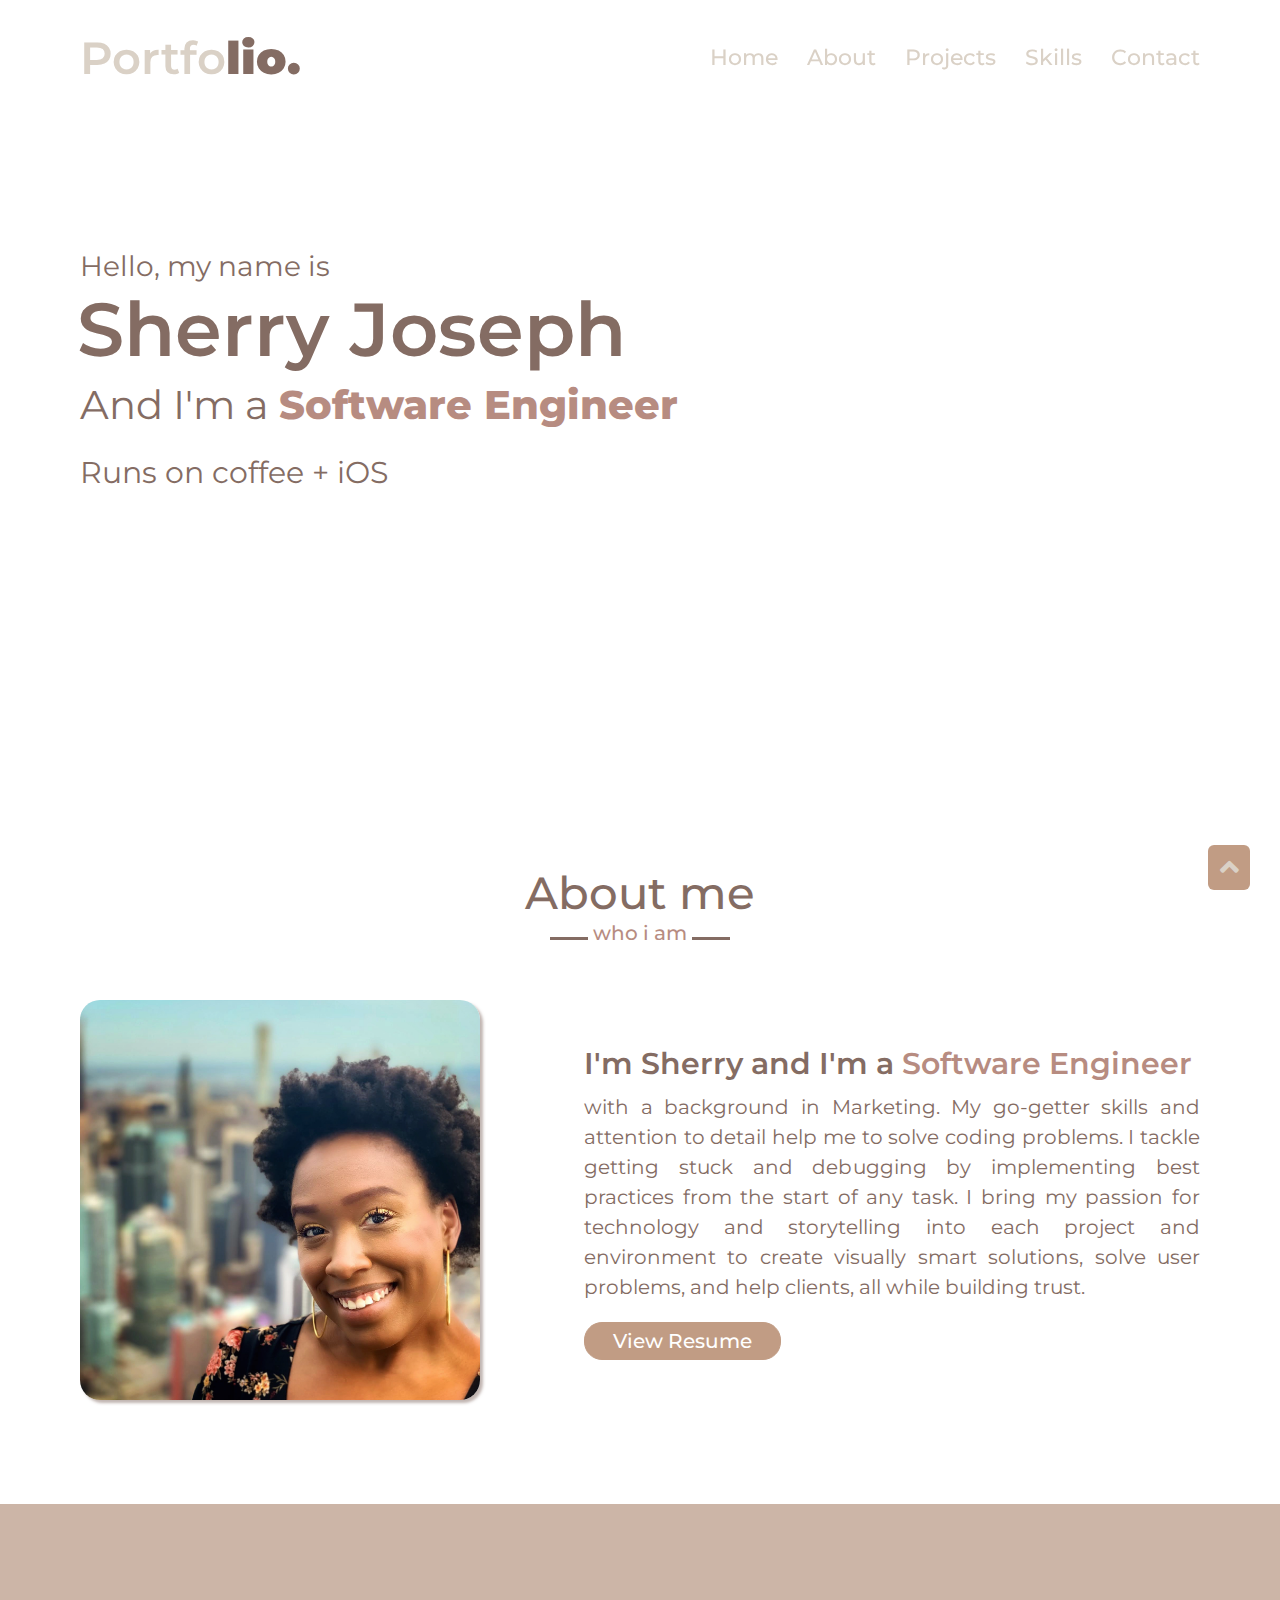
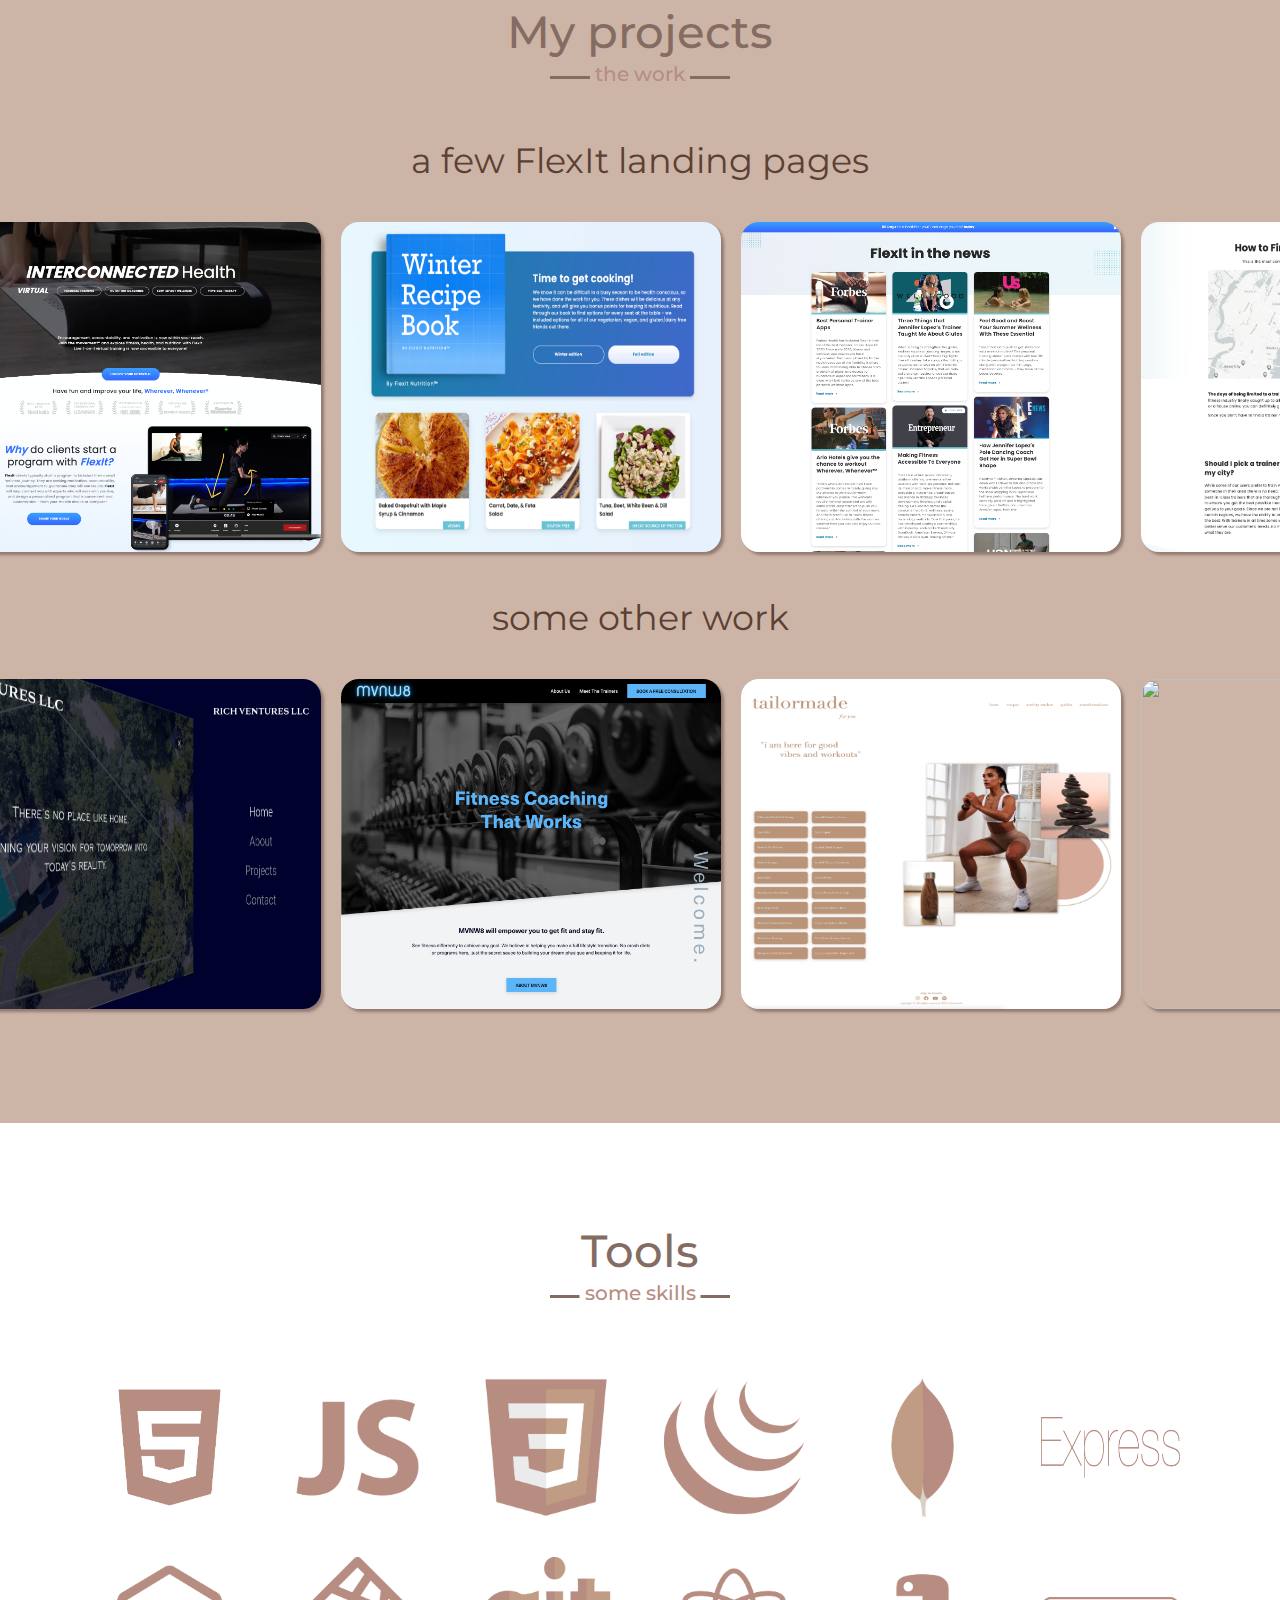
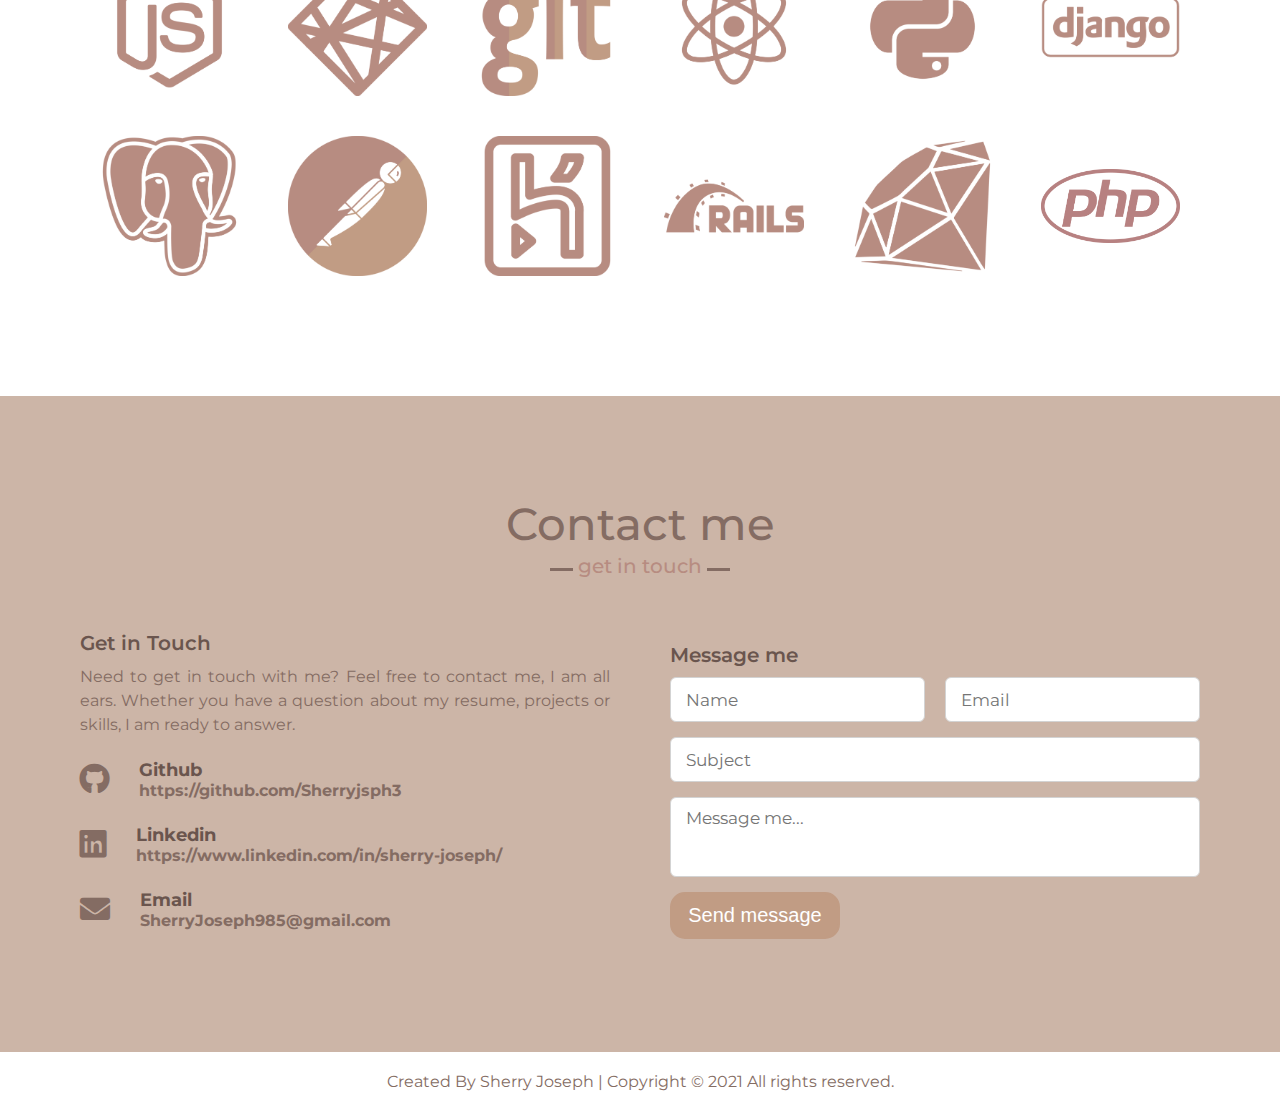
==== commit 07c25841: "added a Readme" ====
--- a/index.html
+++ b/index.html
@@ -73,8 +73,8 @@
     <div class="max-width projects-width">
         <h2 class="title">My projects</h2>
         <p class="subTitle">a few FlexIt landing pages</p>
-  
-        <div class="proj-content-flexit">
+       
+        <div class="proj-content-flexit ">
           
                 <div class="workBx-landing ">
                     <a href="https://flexit.fit/virtualpt/" target="_blank"><img class="imgpr" src="images/interconnected.png" alt=""></a>
@@ -103,7 +103,8 @@
                 <div class="workBx-landing">
                     <a href="https://flexit.fit/execs-plans/" target="_blank"><img class="imgpr" src="images/execs.png" alt=""></a>
                 </div> 
-        </div>
+            </div>
+      
  
         <p class="subTitle">some other work</p>      
         <div class="proj-content">
--- a/css/style.css
+++ b/css/style.css
@@ -359,8 +359,16 @@
     overflow-x: scroll;
     /* position: relative; */
 }
-.proj-content::-webkit-scrollbar {display: none;}
-.proj-content-flexit::-webkit-scrollbar {display: none;}
+.proj-content::-webkit-scrollbar {
+    /* display: none; */
+    /* width: 0px; */
+    background: transparent;
+}
+.proj-content-flexit::-webkit-scrollbar {
+    /* display: none; */
+    /* width: 0px; */
+    background: transparent;
+}
 
 .workBx {
     flex-basis: 380px;
@@ -391,7 +399,6 @@
 .proj-content-flexit {
     margin-bottom: 30px;
 }
-
 
 /* ========== tools styling ========== */
 .skills {
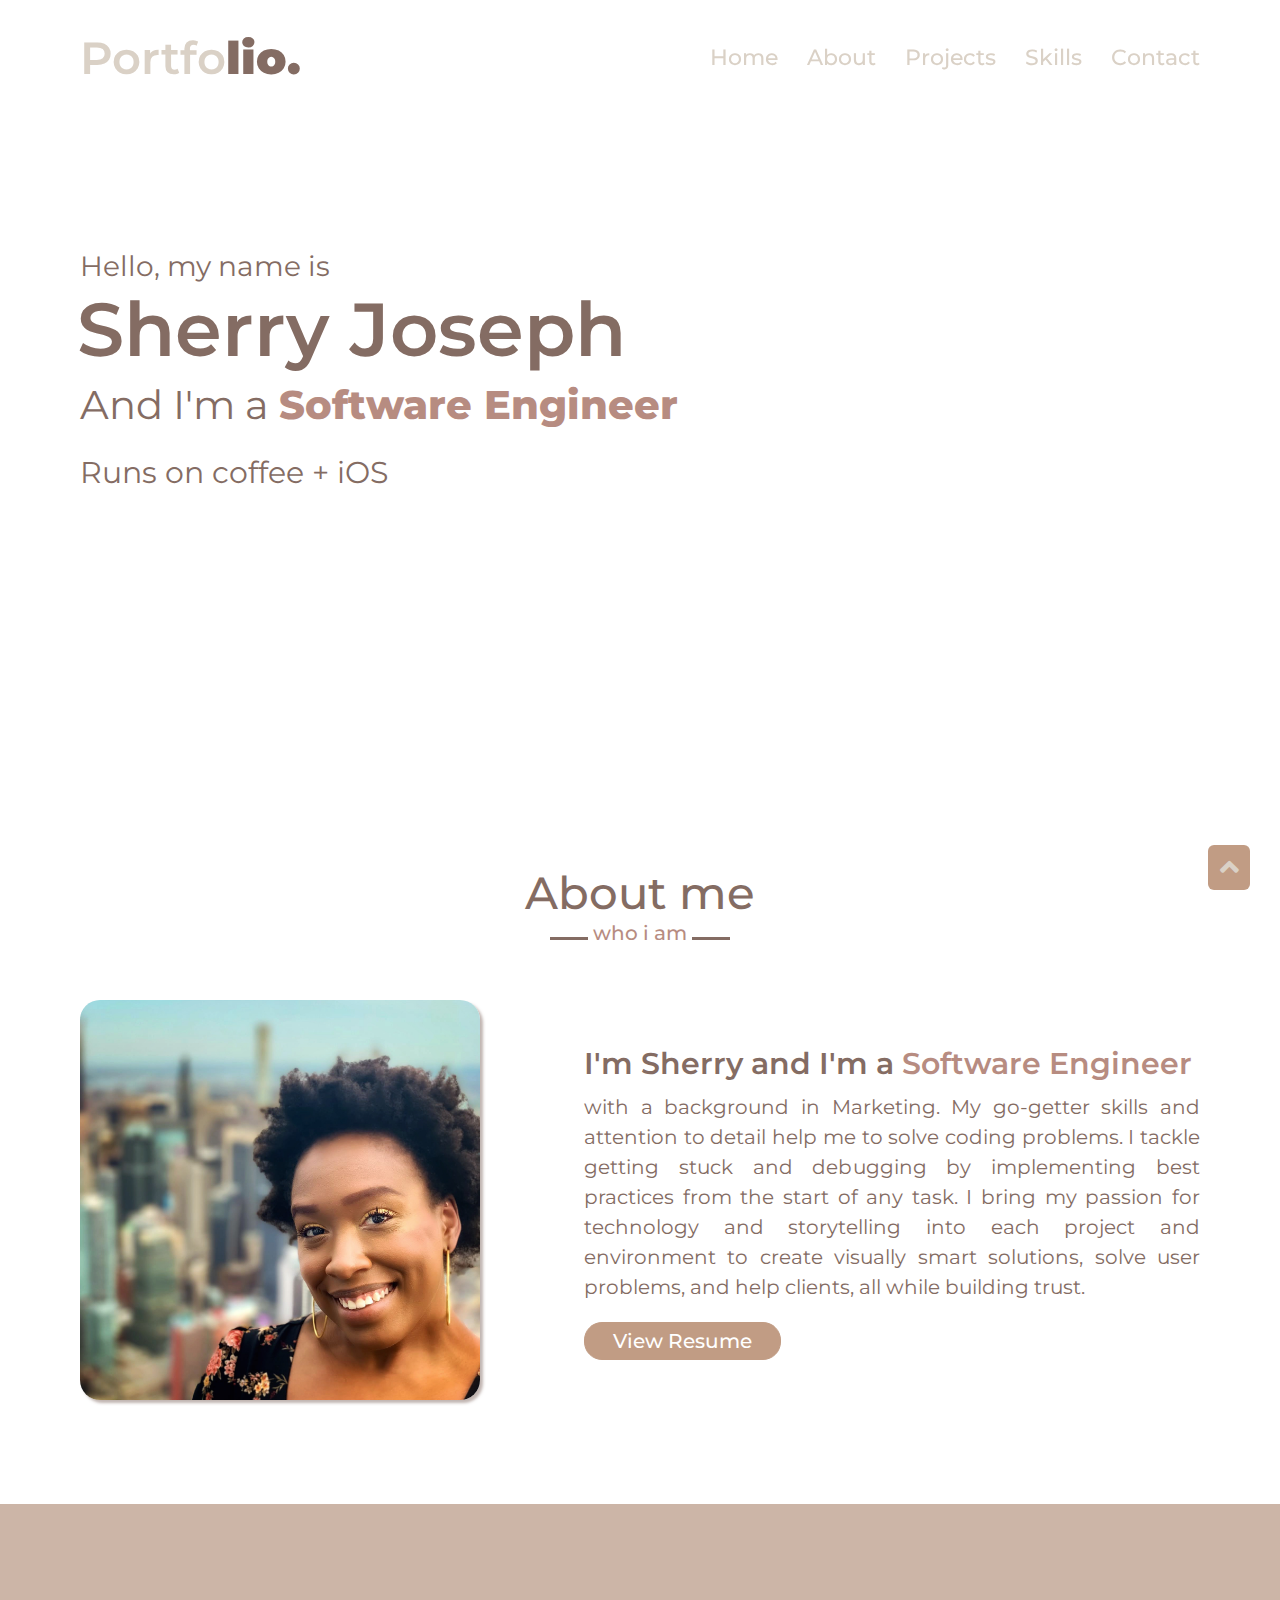
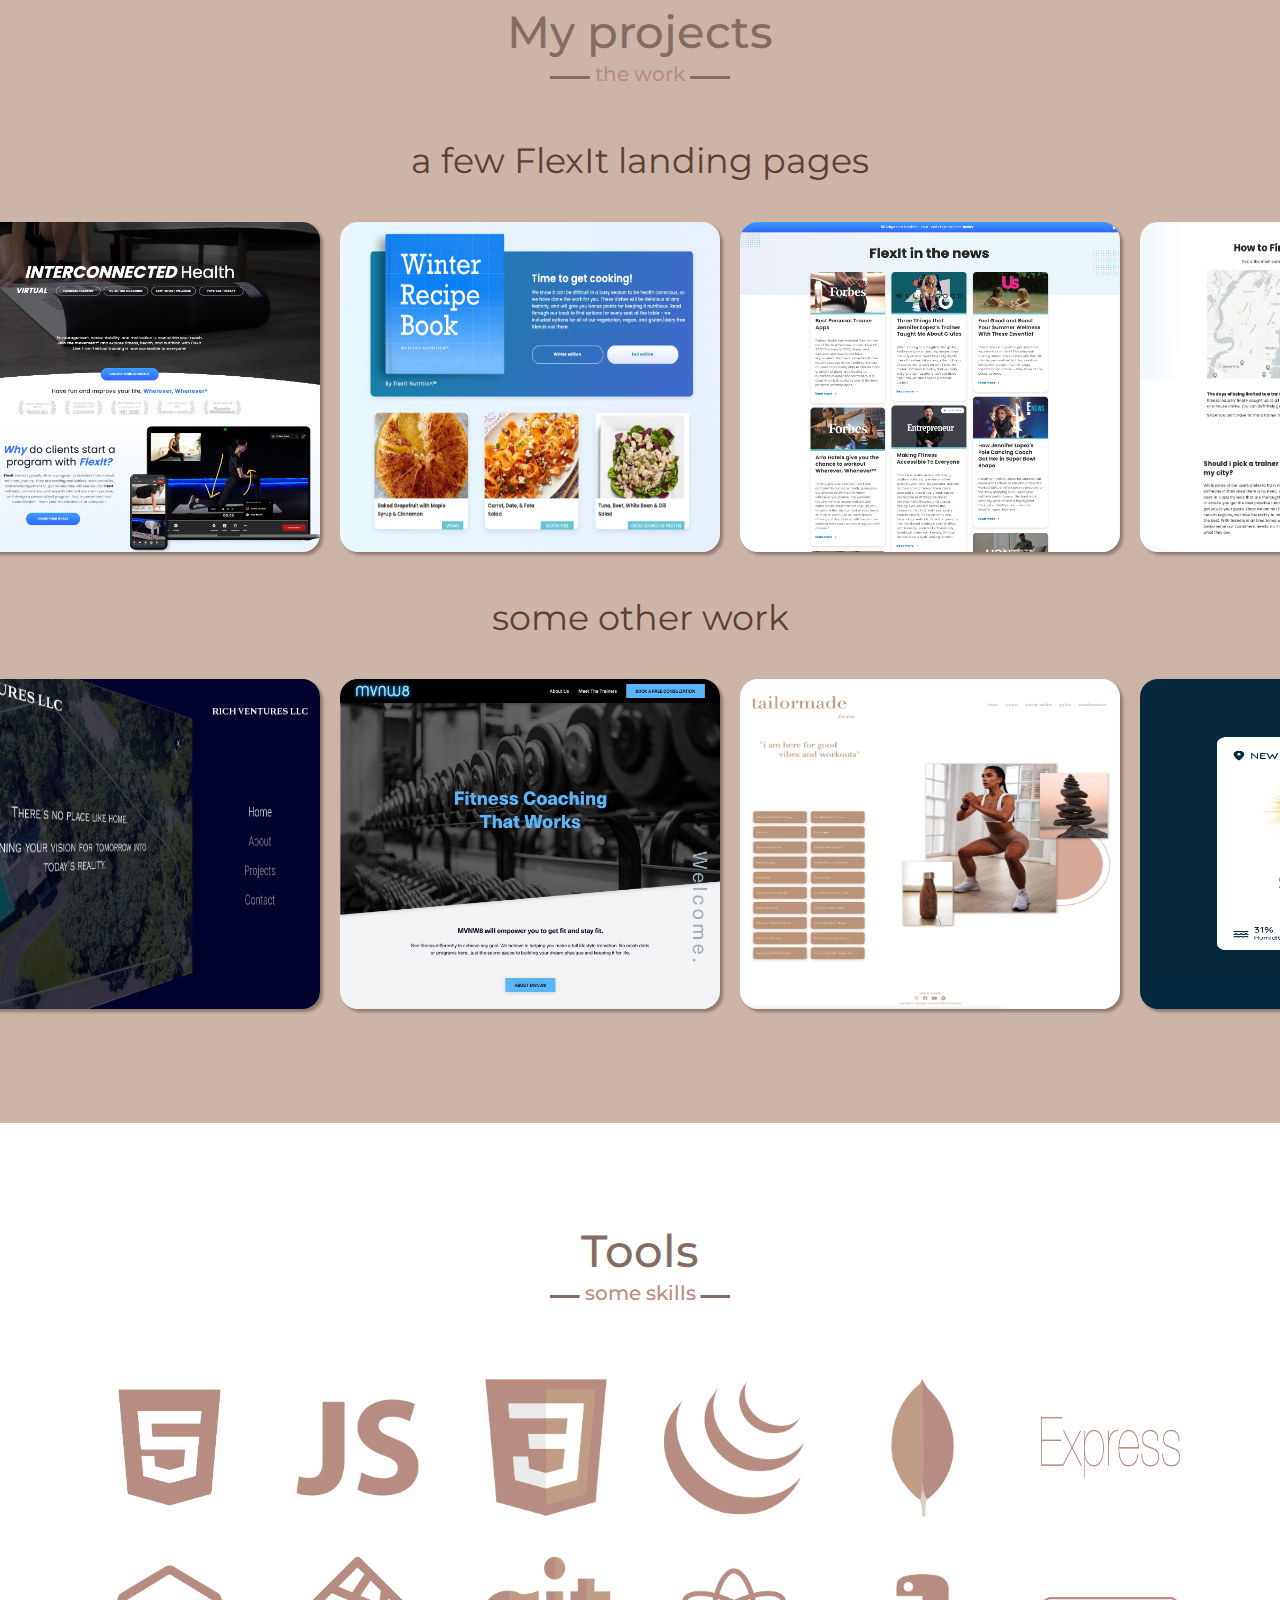
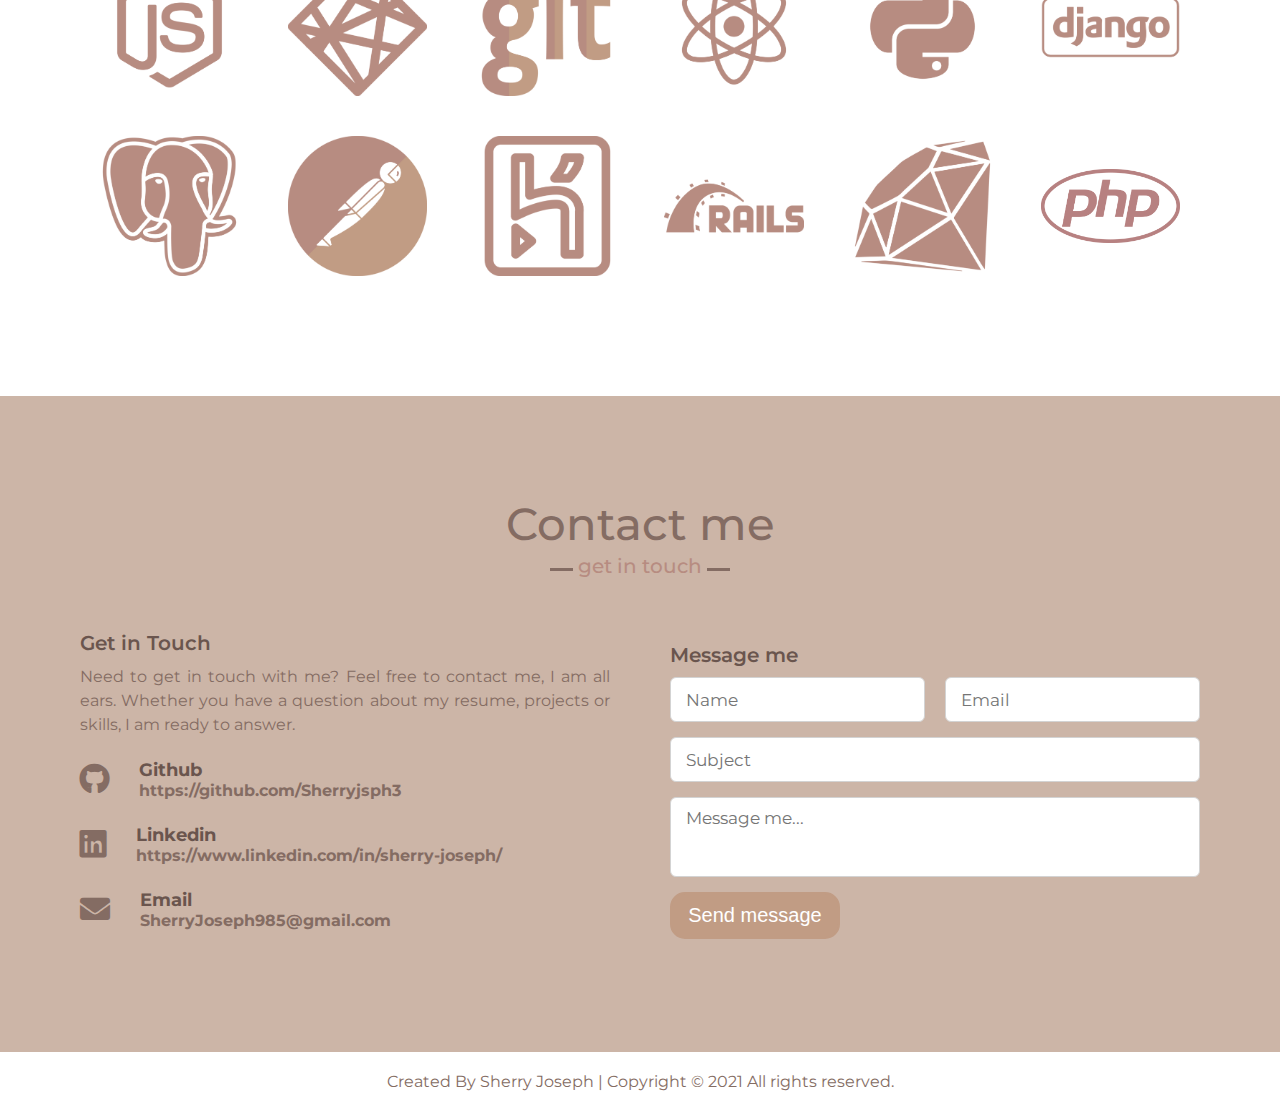
==== commit b87af716: "updated whats the weather image" ====
--- a/index.html
+++ b/index.html
@@ -118,19 +118,17 @@
                     <a href="https://sherryjsph3.github.io/tailormade/" target="_blank"><img class="imgpr" src="images/tailormadeweb.png" alt=""></a>
             </div>
             <div class="workBx">
+                <a href="https://sherryjsph3.github.io/whats-the-weather/" target="_blank"><img class="imgpr" src="images/weather.png" alt=""></a>
+            </div>
+            <div class="workBx">
                 <a href="https://own-your-meals.herokuapp.com/" target="_blank"><img class="imgpr" src="images/own-your-meals-home.png" alt=""></a>
                
             </div>
             <div class="workBx">
                 <a href="https://when-in-barcelona-frontend.herokuapp.com/" target="_blank"><img class="imgpr" src="images/home.png" alt=""></a>
-              
-            </div>
-            <div class="workBx">
-                
+            </div>
+            <div class="workBx">
                 <a href="https://github.com/Sherryjsph3/sammis_corner" target="_blank"><img class="imgpr" src="images/home 2.png" alt=""></a>
-            </div>
-            <div class="workBx">
-                <a href="https://sherryjsph3.github.io/whats-the-weather/" target="_blank"><img class="imgpr" src="images/workingapptwp.png" alt=""></a>
             </div> 
             <div class="workBx">
                 <a href="https://simplsurvey-frontend.herokuapp.com/" target="_blank"><img class="imgpr" src="images/SimplSurveyHomeTWO.png" alt=""></a>
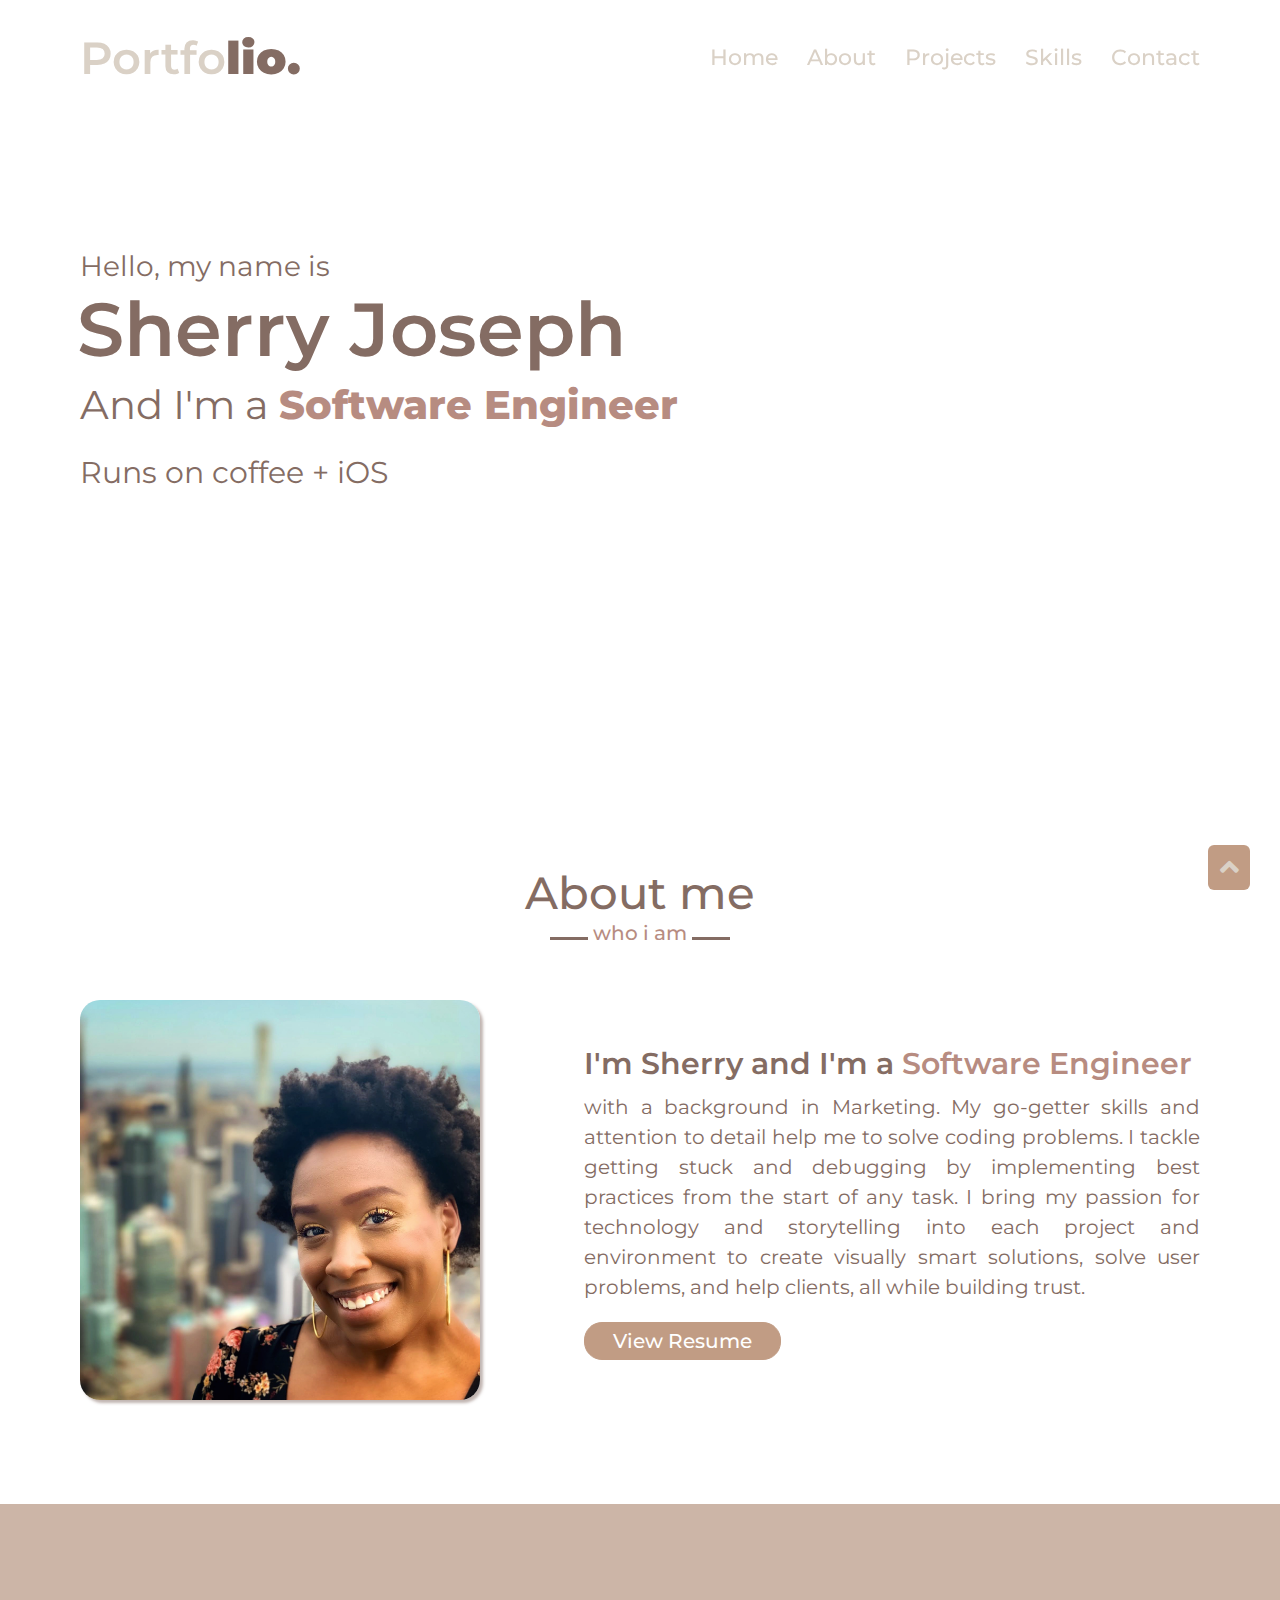
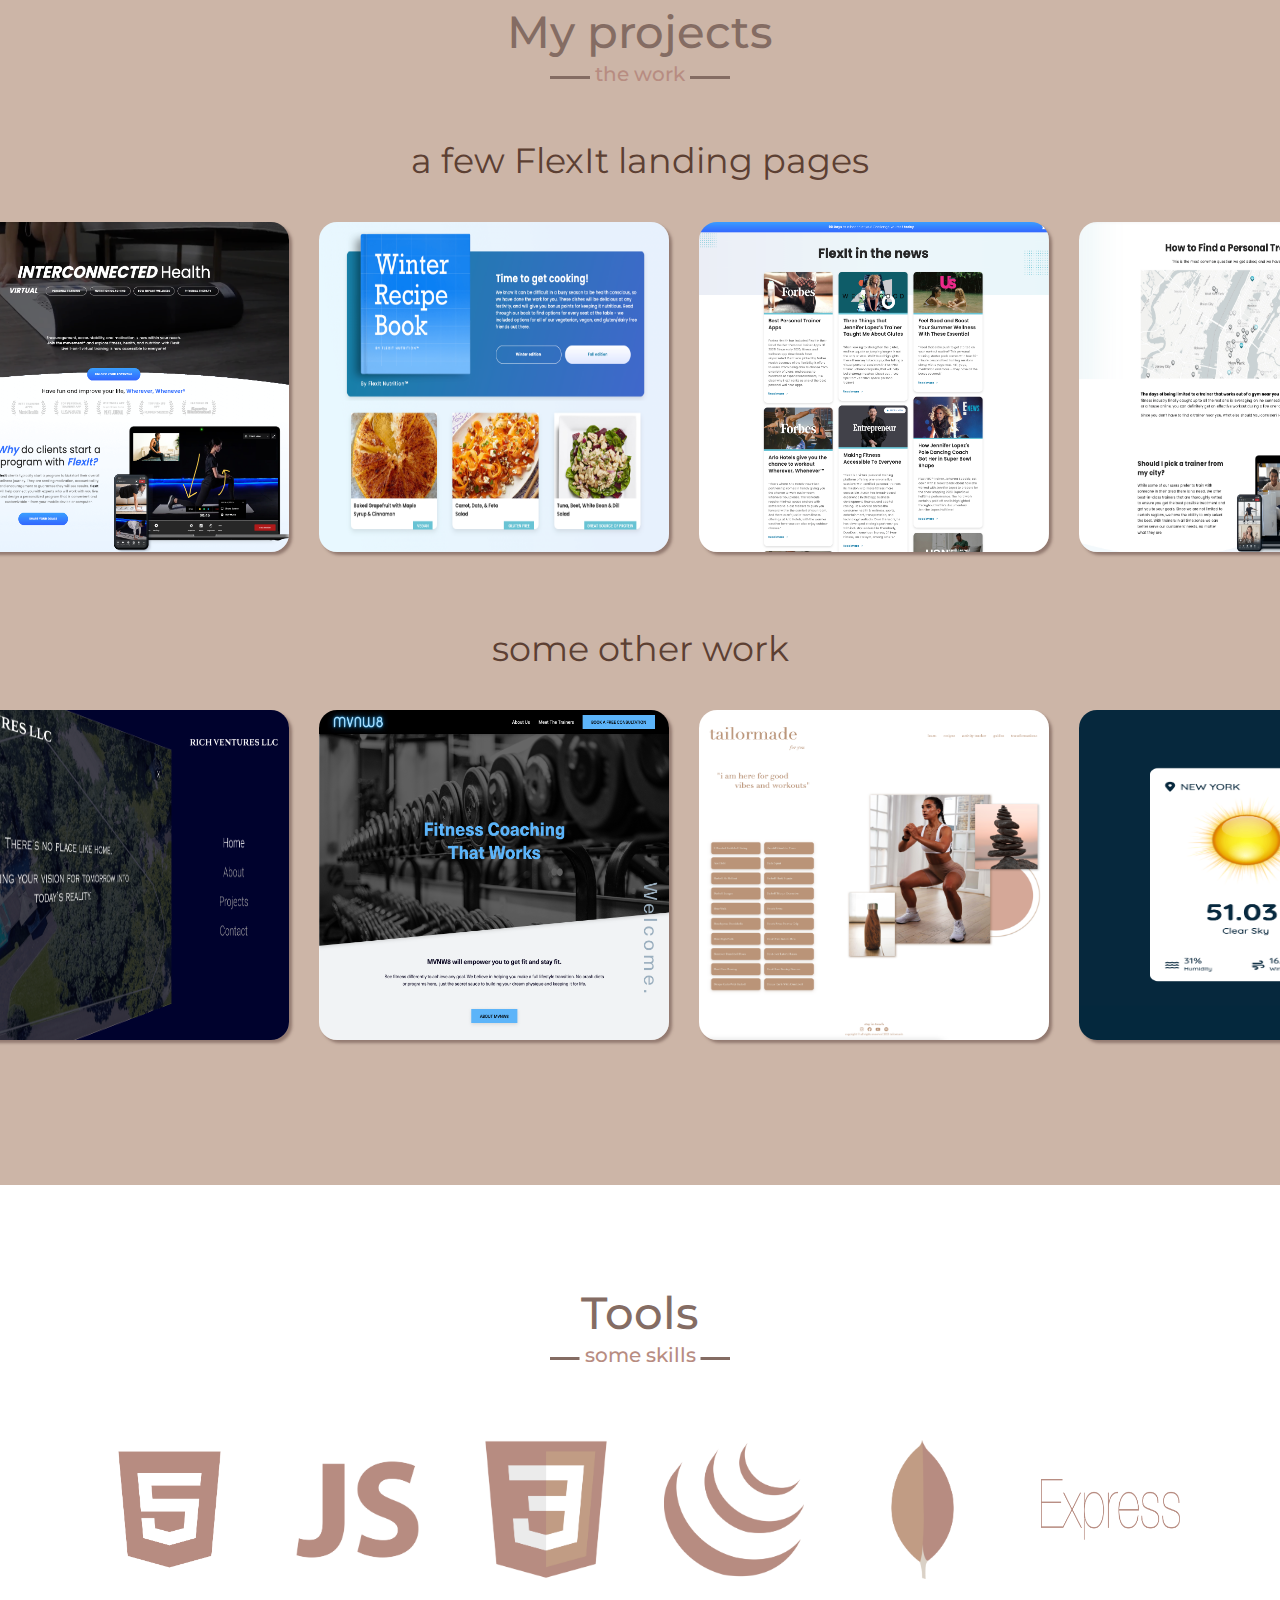
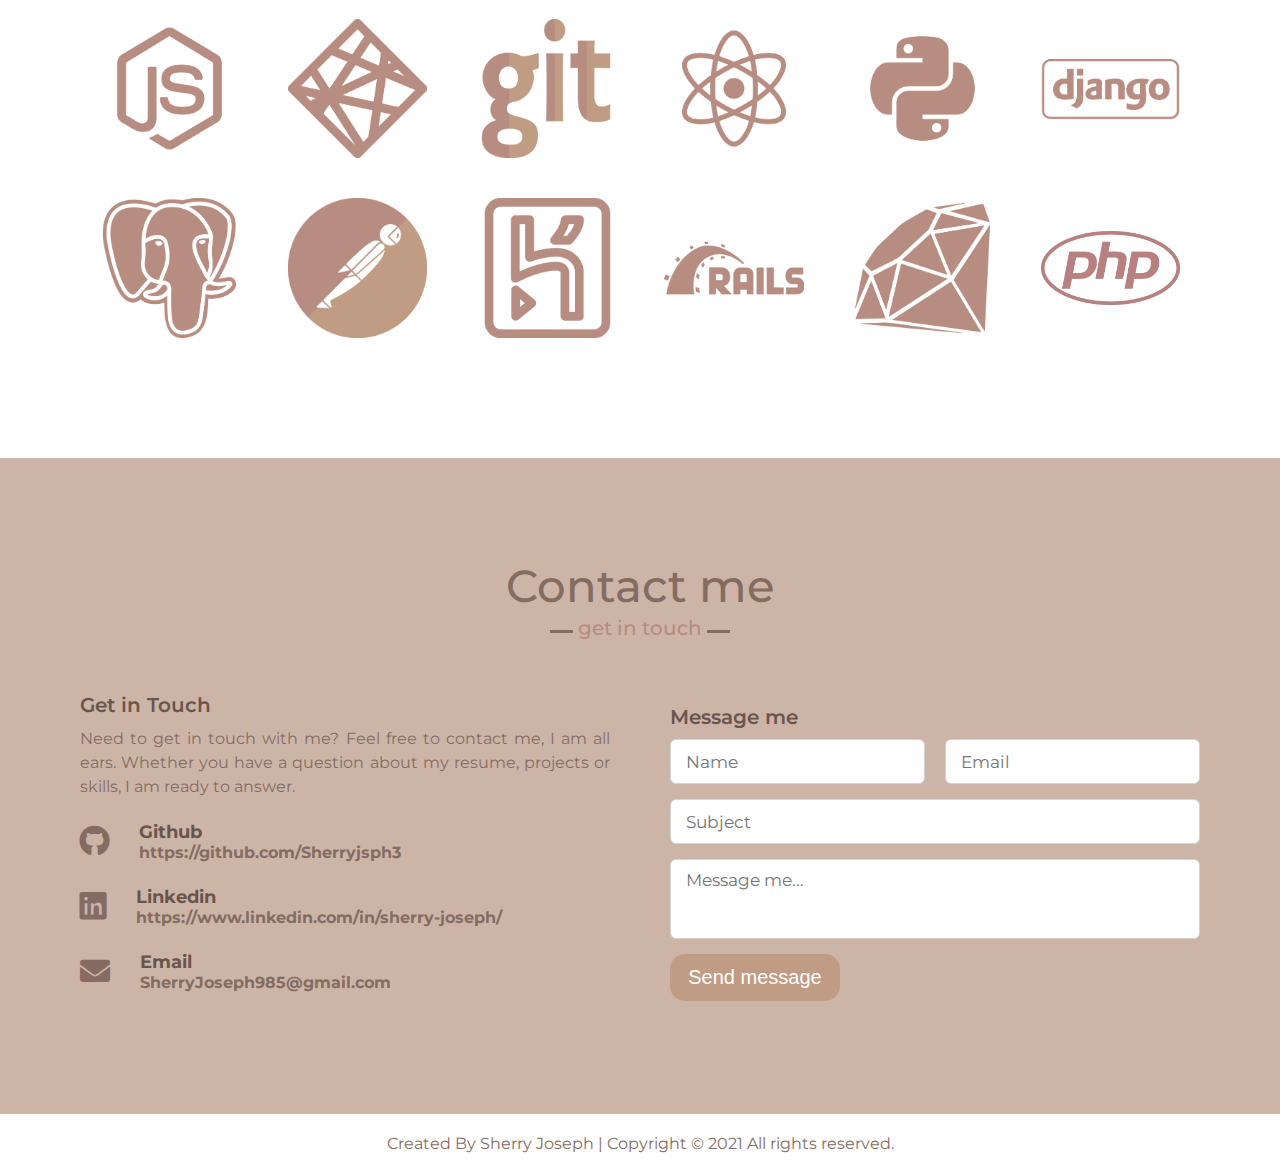
==== commit f3b1c738: "added a project and updated resume link" ====
--- a/index.html
+++ b/index.html
@@ -62,7 +62,7 @@
             <div class="column right">
                 <div class="text">I'm Sherry and I'm a <span>Software Engineer</span></div>
                 <p>with a background in Marketing. My go-getter skills and attention to detail help me to solve coding problems. I tackle getting stuck and debugging by implementing best practices from the start of any task. I bring my passion for technology and storytelling into each project and environment to create visually smart solutions, solve user problems, and help clients, all while building trust.</p>
-                <a href="https://drive.google.com/file/d/1bEKn-HV7YznG0Lz09zKzt_LJP9Bd4jjN/view?usp=share_link" target="_blank">View Resume</a>
+                <a href="https://drive.google.com/file/d/1IqCYMp8yfUOnj4nK-ouHNWLcmPmlUpn0/view?usp=share_link" target="_blank">View Resume</a>
             </div>
         </div>
     </div>
@@ -127,6 +127,9 @@
             <div class="workBx">
                 <a href="https://when-in-barcelona-frontend.herokuapp.com/" target="_blank"><img class="imgpr" src="images/home.png" alt=""></a>
             </div>
+            <div class="workBx">
+                <a href="https://app.netlify.com/sites/movie-guidebook/overview" target="_blank"><img class="imgpr" src="images/default.png" alt=""></a>
+            </div> 
             <div class="workBx">
                 <a href="https://github.com/Sherryjsph3/sammis_corner" target="_blank"><img class="imgpr" src="images/home 2.png" alt=""></a>
             </div> 
--- a/css/style.css
+++ b/css/style.css
@@ -332,7 +332,7 @@
     height: 450px; */
     /* width: 400px;
     height: 370px; */
-    width: 380px;
+    width: 350px;
     height: 330px;
     box-shadow: 3px 3px 3px rgb(132, 108, 99, 0.8);
     border-radius: 18px;
@@ -352,11 +352,13 @@
 .proj-content {
     white-space: nowrap;
     overflow-x: scroll;
+    height: 385px;
     /* position: relative; */
 }
 .proj-content-flexit {
     white-space: nowrap;
     overflow-x: scroll;
+    height: 385px;
     /* position: relative; */
 }
 .proj-content::-webkit-scrollbar {
